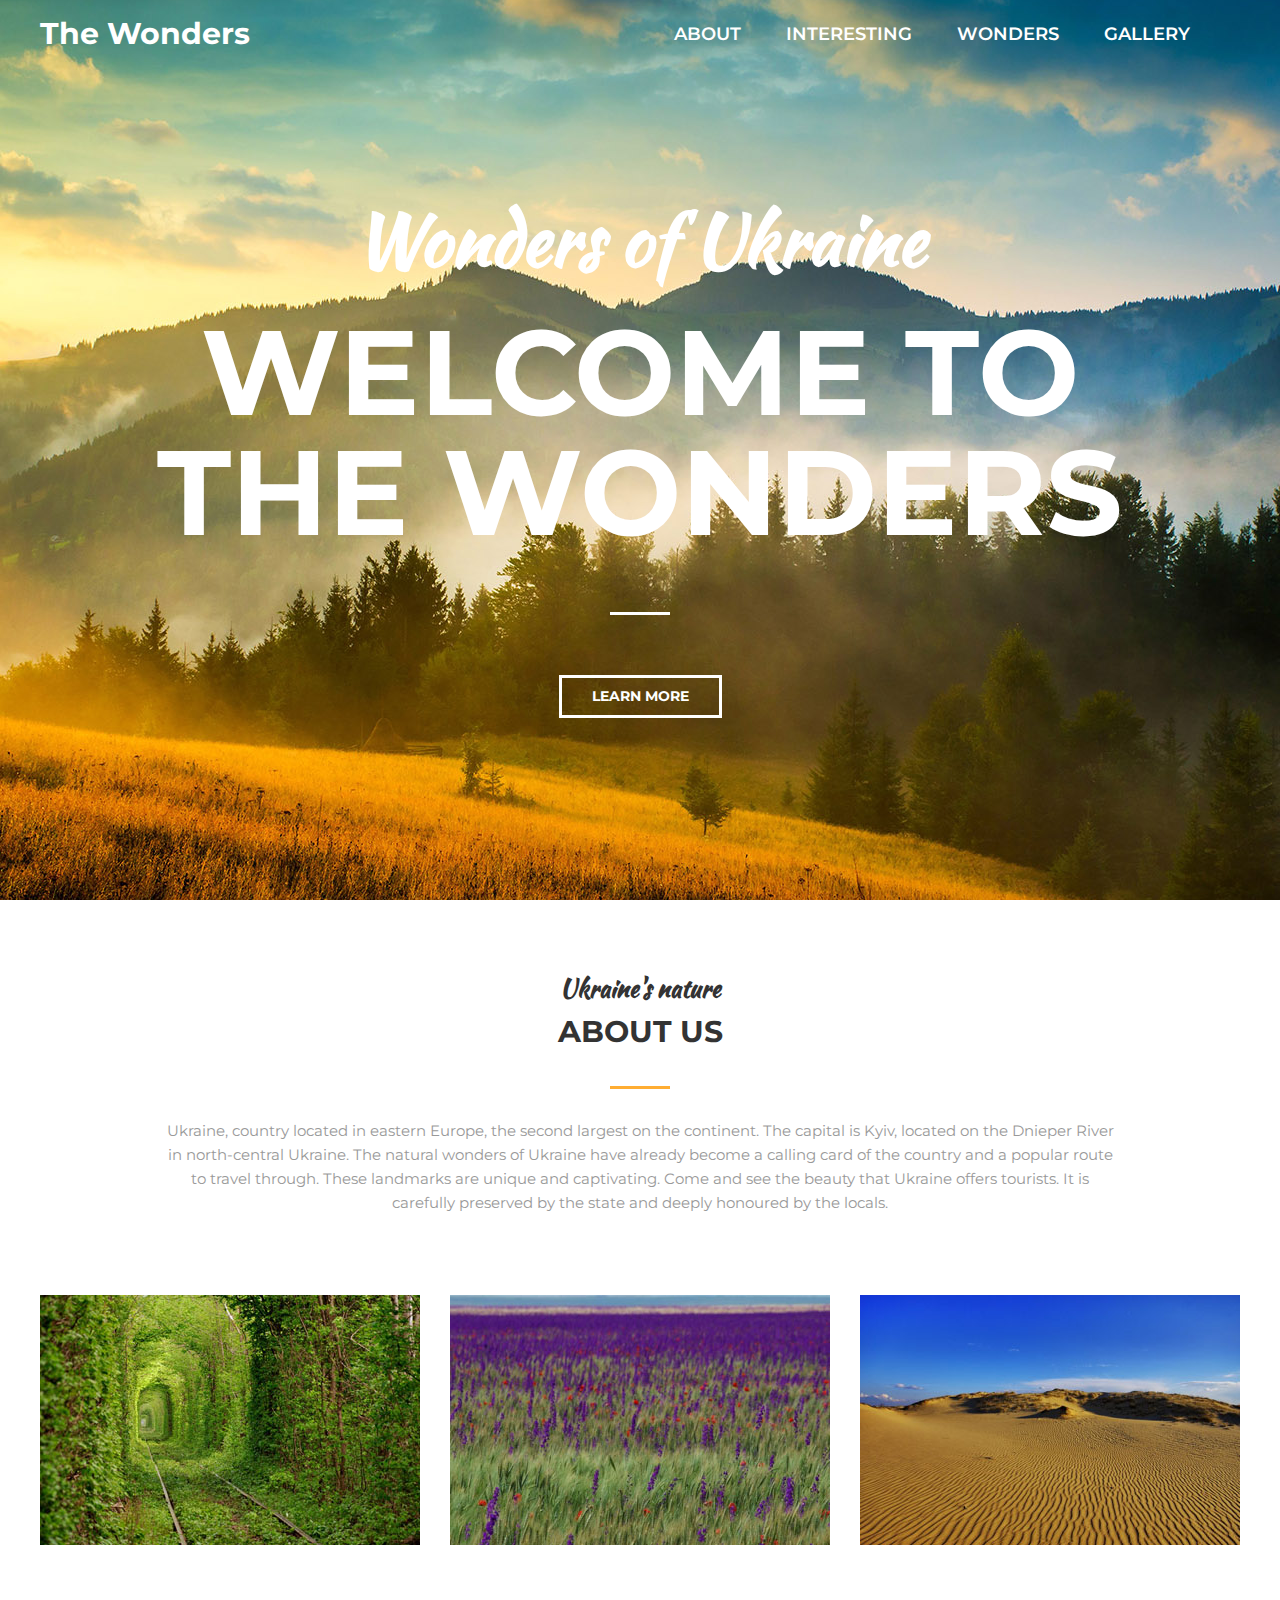
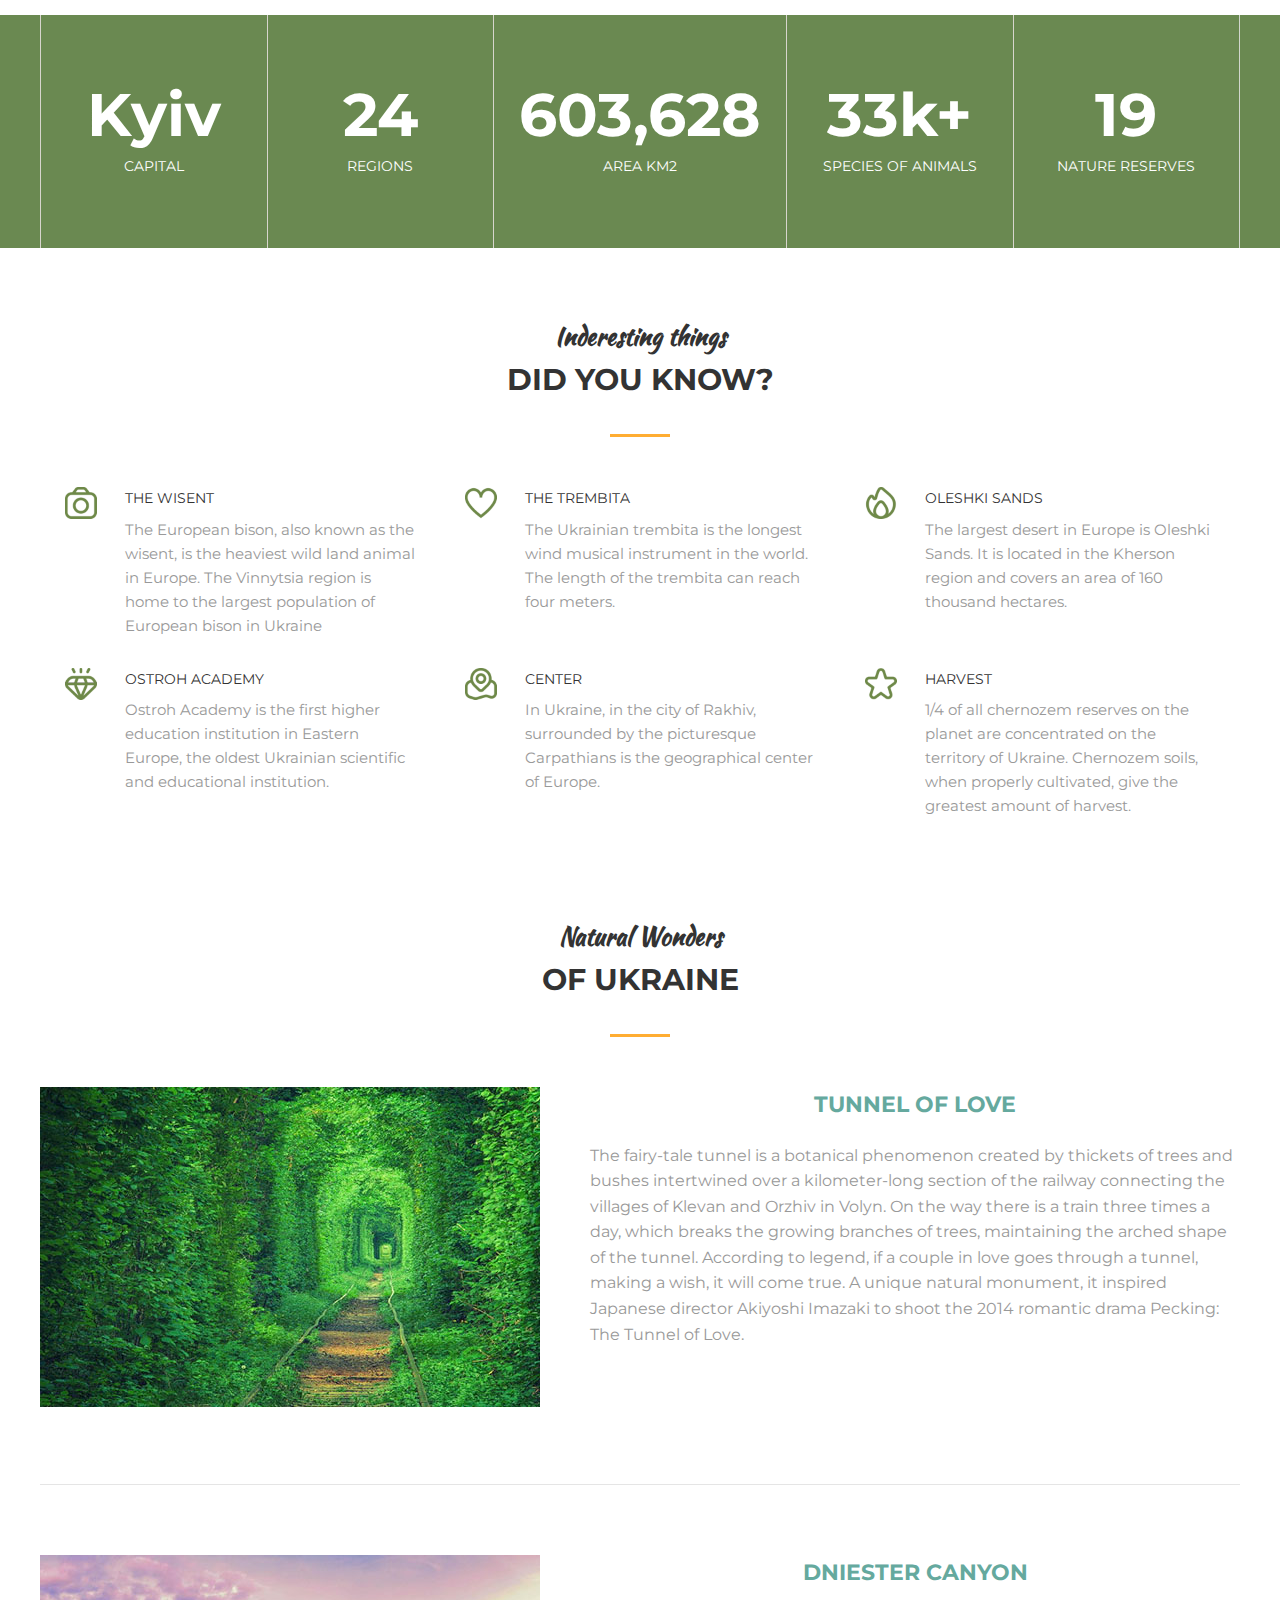
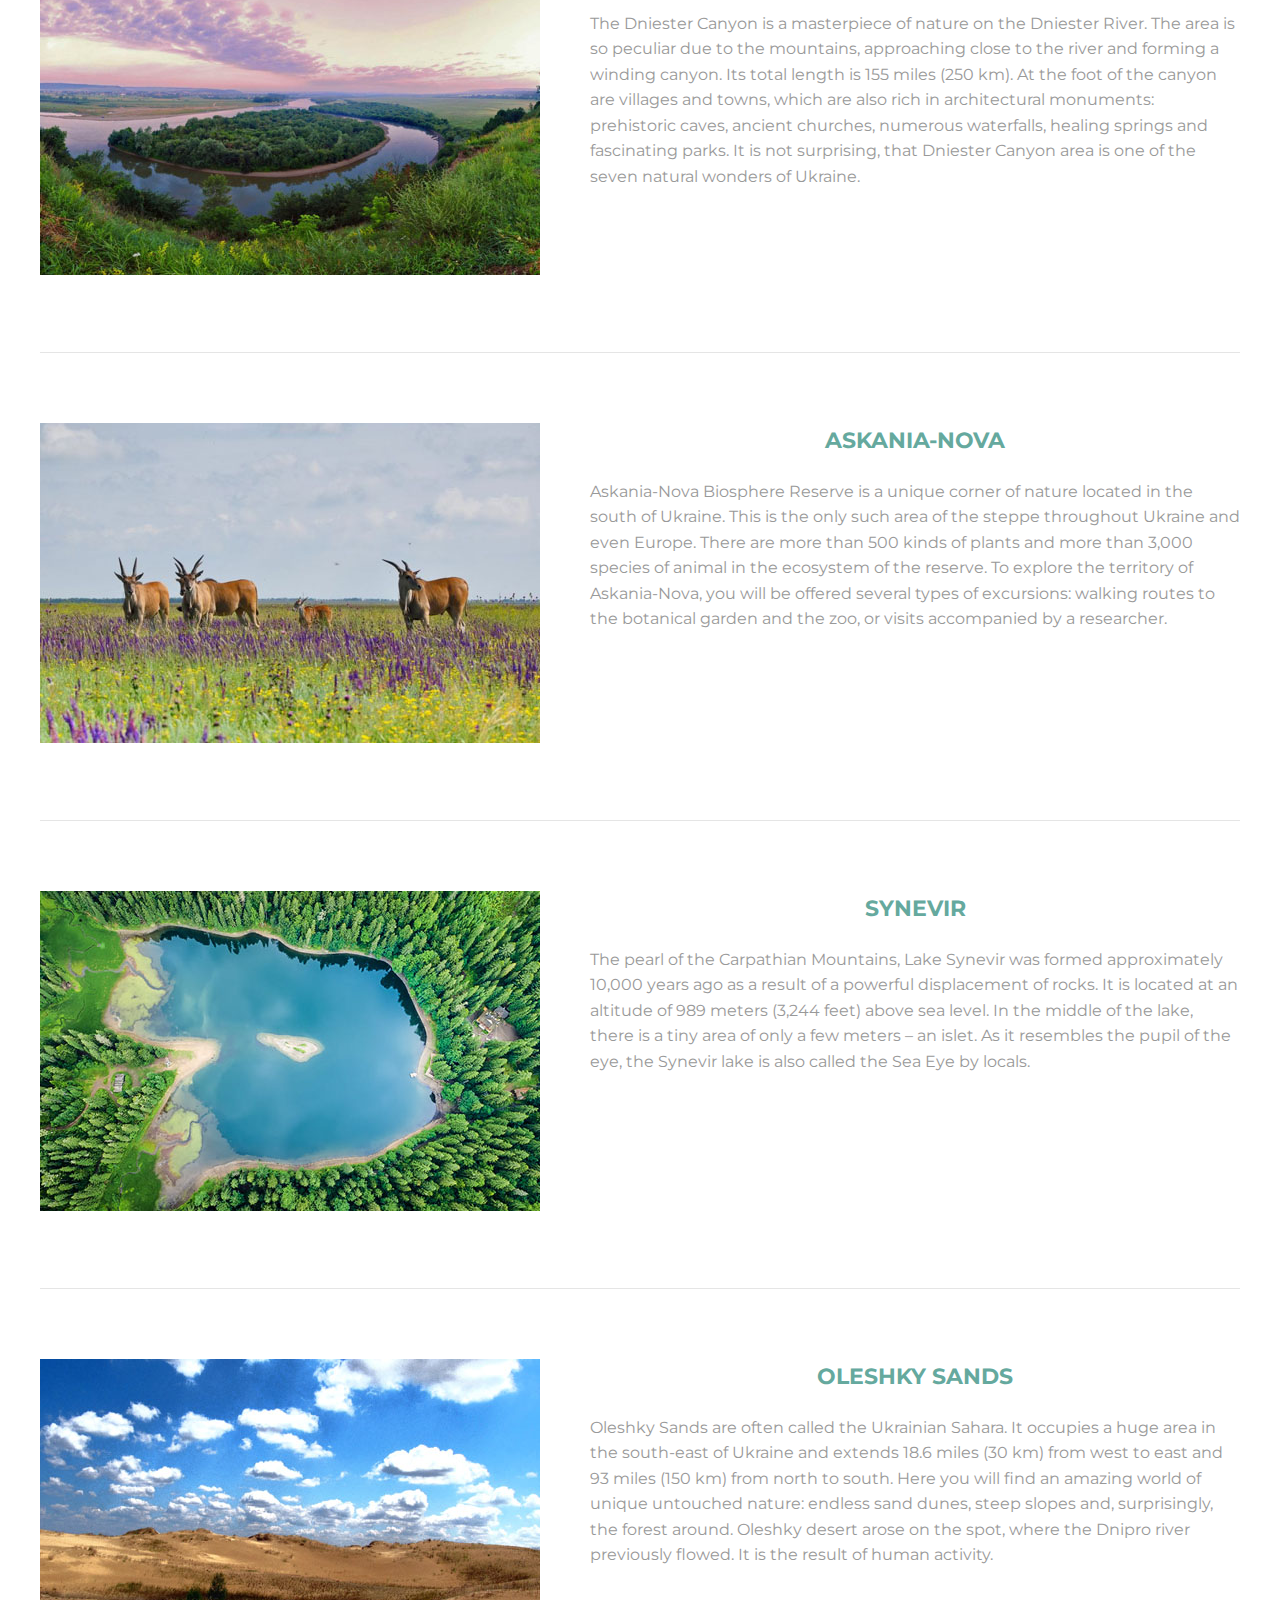
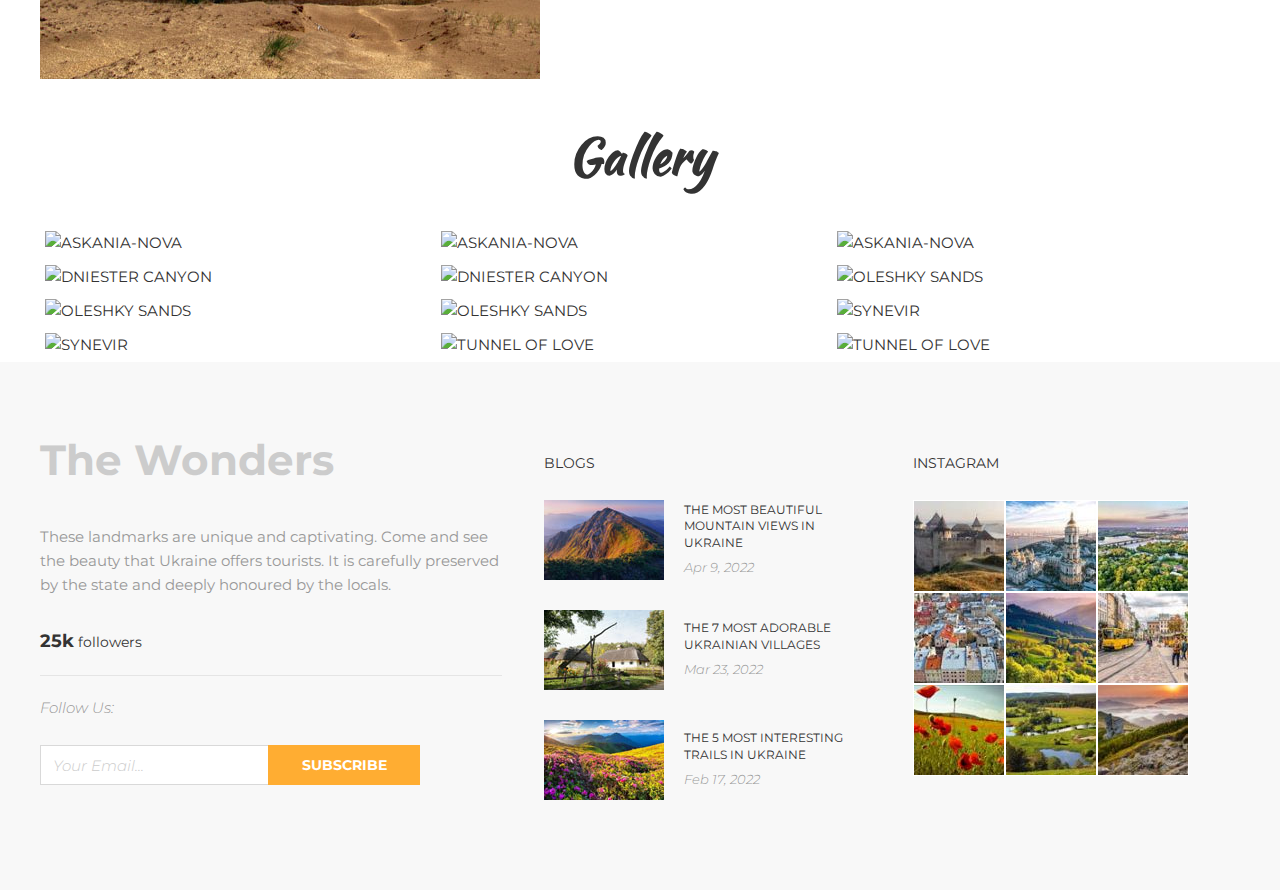
==== index.html @ f69a7403 "Add files via upload" ====
<!DOCTYPE html>
<html lang="en">
<head>
    <meta charset="UTF-8">
    <meta name="viewport" content="width=device-width, initial-scale=1">
    <meta http-equiv="X-UA-Compatible" content="IE=edge">
    <meta name="viewport" content="width=device-width, initial-scale=1.0">
    <link rel="stylesheet" href="assets/css/style.css">
    <link href="https://fonts.googleapis.com/css2?family=Kaushan+Script&family=Montserrat:wght@400;700&display=swap" rel="stylesheet">
    <script src="https://kit.fontawesome.com/1f1601d558.js" crossorigin="anonymous"></script>
    <title>Wonders of Ukraine</title>
</head>
<body>
    <header class="header" id="header">
        <div class="container">
            <div class="header__inner">
                <div class="header_logo" data-scroll="#intro">The Wonders</div>

                <nav class="nav" id="nav">
                    <a class="nav_link" href="#" data-scroll="#about">About</a>
                    <a class="nav_link" href="#" data-scroll="#interesting">Interesting</a>
                    <a class="nav_link" href="#" data-scroll="#wonders">Wonders</a>
                    <a class="nav_link" href="#" data-scroll="#gallery">Gallery</a>
                </nav>

                <button class="nav-toggle" id="nav_toggle" type="button">
                    <span class="nav-toggle_item">Menu</span>
                </button>

            </div>
        </div>
    </header>

    <div class="intro" id="intro">
        <div class="container">
            <div class="intro_inner">
                <h2 class="intro_suptitle">Wonders of Ukraine</h2>
                <h1 class="intro_title">Welcome to The Wonders</h1>

                <a class="button" href="#">Learn More</a>
            </div>
        </div>
    </div>


    <section class="section" id="about">
    <div class="container">
        <div class="section_header">
            <h3 class="section_subtitle">Ukraine's nature</h3>
            <h2 class="section_title">About us</h2>
            <div class="section_text">
                <p>Ukraine, country located in eastern Europe, the second largest on the continent. The capital is Kyiv, located on the Dnieper River in north-central Ukraine. The natural wonders of Ukraine have already become a calling card of the country and a popular route to travel through. These landmarks are unique and captivating. Come and see the beauty that Ukraine offers tourists. It is carefully preserved by the state and deeply honoured by the locals.</p>
            </div>
        </div>

        <div class="about">
            <div class="about_item">
                <div class="about_img">
                        <img src="assets/images/About1.jpg" alt="">
                        <div class="about_text">Tunnel of love</div>
                </div>
            </div>
            <div class="about_item">
                <div class="about_img">
                    <img src="assets/images/About2.jpg" alt="">
                    <div class="about_text">Askania-Nova</div>
                </div>
            </div>
            <div class="about_item">
                <div class="about_img">
                    <img src="assets/images/About3.jpg" alt="">
                    <div class="about_text">Oleshki Sands</div>
                </div>
            </div>
        </div>
    </div> <!-- /.container -->
    </section>

    <div class="statistics">
        <div class="container">

            <div class="stat">
                <div class="stat_item">
                    <div class="stat_num">Kyiv</div>
                    <div class="stat_text">Capital</div>
                </div>
                <div class="stat_item">
                    <div class="stat_num">24</div>
                    <div class="stat_text">Regions</div>
                </div>
                <div class="stat_item">
                    <div class="stat_num">603,628</div>
                    <div class="stat_text">Area km2</div>
                </div>
                <div class="stat_item">
                    <div class="stat_num">33k+</div>
                    <div class="stat_text">Species of animals</div>
                </div>
                <div class="stat_item">
                    <div class="stat_num">19</div>
                    <div class="stat_text">Nature reserves</div>
                </div>
            </div>

        </div>
    </div>



    <section class="section" id="interesting">
        <div class="container">

            <div class="section_header">
                <h3 class="section_subtitle">Inderesting things</h3>
                <h2 class="section_title">Did you know?</h2>
            </div>

            <div class="interest">
                <div class="interest_item">
                    <img class="interest_icon" src="assets/images/interesting/camera.png" alt="">

                    <div class="interest_title">the wisent</div>
                    <div class="interest_text">The European bison, also known as the wisent, is the heaviest wild land animal in Europe. The Vinnytsia region is home to the largest population of European bison in Ukraine</div>
                </div>
                <div class="interest_item">
                    <img class="interest_icon" src="assets/images/interesting/heart.png" alt="">

                    <div class="interest_title">The trembita</div>
                    <div class="interest_text">The Ukrainian trembita is the longest wind musical instrument in the world. The length of the trembita can reach four meters.</div>
                </div>
                <div class="interest_item">
                    <img class="interest_icon" src="assets/images/interesting/fire.png" alt="">

                    <div class="interest_title">Oleshki Sands</div>
                    <div class="interest_text">The largest desert in Europe is Oleshki Sands. It is located in the Kherson region and covers an area of 160 thousand hectares.</div>
                </div>
                <div class="interest_item">
                    <img class="interest_icon" src="assets/images/interesting/diamond.png" alt="">

                    <div class="interest_title">Ostroh Academy</div>
                    <div class="interest_text">Ostroh Academy is the first higher education institution in Eastern Europe, the oldest Ukrainian scientific and educational institution.</div>
                </div>
                <div class="interest_item">
                    <img class="interest_icon" src="assets/images/interesting/map.png" alt="">

                    <div class="interest_title">Center</div>
                    <div class="interest_text">In Ukraine, in the city of Rakhiv, surrounded by the picturesque Carpathians is the geographical center of Europe.</div>
                </div>
                <div class="interest_item">
                    <img class="interest_icon" src="assets/images/interesting/star.png" alt="">

                    <div class="interest_title">harvest</div>
                    <div class="interest_text">1/4 of all chernozem reserves on the planet are concentrated on the territory of Ukraine. Chernozem soils, when properly cultivated, give the greatest amount of harvest.</div>
                </div>
            </div>
            
        </div> <!-- /.container -->
    </section>


    <section class="section" id="wonders">
        <div class="container">

            <div class="section_header">
                <h3 class="section_subtitle">Natural Wonders</h3>
                <h2 class="section_title">Of Ukraine</h2>
            </div>

            <div class="wonders" id="tunnel">
                <div class="wonders_img">
                    <img src="assets/images/wonders/won1.jpg" alt="">
                </div>
                <div class="wonders_textall">
                    <div class="wonders_title">
                        <div class="wonders_name">Tunnel of love</div> 
                    </div>
                    <div class="wonders_text">The fairy-tale tunnel is a botanical phenomenon created by thickets of trees and bushes intertwined over a kilometer-long section of the railway connecting the villages of Klevan and Orzhiv in Volyn. On the way there is a train three times a day, which breaks the growing branches of trees, maintaining the arched shape of the tunnel. According to legend, if a couple in love goes through a tunnel, making a wish, it will come true. A unique natural monument, it inspired Japanese director Akiyoshi Imazaki to shoot the 2014 romantic drama Pecking: The Tunnel of Love.</div>
                </div>
            </div>

            <hr>

            <div class="wonders" id="canyon">
                <div class="wonders_img">
                    <img src="assets/images/wonders/won2.jpg" alt="">
                </div>
                <div class="wonders_textall">
                    <div class="wonders_title">
                        <div class="wonders_name">Dniester Canyon</div>
                    </div>
                    <div class="wonders_text">The Dniester Canyon is a masterpiece of nature on the Dniester River. The area is so peculiar due to the mountains, approaching close to the river and forming a winding canyon. Its total length is 155 miles (250 km). At the foot of the canyon are villages and towns, which are also rich in architectural monuments: prehistoric caves, ancient churches, numerous waterfalls, healing springs and fascinating parks. It is not surprising, that Dniester Canyon area is one of the seven natural wonders of Ukraine.</div>
                </div>
            </div>

            <hr>

            <div class="wonders" id="ascania">
                <div class="wonders_img">
                    <img src="assets/images/wonders/won3.jpg" alt="">
                </div>
                <div class="wonders_textall">
                    <div class="wonders_title">
                        <div class="wonders_name">Askania-Nova</div>
                    </div>
                    <div class="wonders_text">Askania-Nova Biosphere Reserve is a unique corner of nature located in the south of Ukraine. This is the only such area of the steppe throughout Ukraine and even Europe. There are more than 500 kinds of plants and more than 3,000 species of animal in the ecosystem of the reserve. To explore the territory of Askania-Nova, you will be offered several types of excursions: walking routes to the botanical garden and the zoo, or visits accompanied by a researcher.</div>
                </div>
            </div>

            <hr>

            <div class="wonders" id="synevir">
                <div class="wonders_img">
                    <img src="assets/images/wonders/won4.jpg" alt="">
                </div>
                <div class="wonders_textall">
                    <div class="wonders_title">
                        <div class="wonders_name">Synevir</div>
                    </div>
                    <div class="wonders_text">The pearl of the Carpathian Mountains, Lake Synevir was formed approximately 10,000 years ago as a result of a powerful displacement of rocks. It is located at an altitude of 989 meters (3,244 feet) above sea level. In the middle of the lake, there is a tiny area of only a few meters – an islet. As it resembles the pupil of the eye, the Synevir lake is also called the Sea Eye by locals.</div>
                </div>
            </div>

            <hr>

            <div class="wonders" id="oleshky">
                <div class="wonders_img">
                    <img src="assets/images/wonders/won5.jpg" alt="">
                </div>
                <div class="wonders_textall">
                    <div class="wonders_title">
                        <div class="wonders_name">Oleshky Sands</div>
                    </div>
                    <div class="wonders_text">Oleshky Sands are often called the Ukrainian Sahara. It occupies a huge area in the south-east of Ukraine and extends 18.6 miles (30 km) from west to east and 93 miles (150 km) from north to south. Here you will find an amazing world of unique untouched nature: endless sand dunes, steep slopes and, surprisingly, the forest around. Oleshky desert arose on the spot, where the Dnipro river previously flowed. It is the result of human activity.</div>
                </div>
            </div>

        </div> <!-- /.container -->
    </section>

    <section class="section" id="gallery">
        <div class="container">
            <h3 class="gallery_title">Gallery</h3>
            <div class="gallery_images">
                <img src="../Project1/assets/images/gallery/ASKANIA1.jpg" alt="ASKANIA-NOVA" data-scroll="#ascania">
                <img src="../Project1/assets/images/gallery/ASKANIA2.jpg" alt="ASKANIA-NOVA" data-scroll="#ascania">
                <img src="../Project1/assets/images/gallery/ASKANIA3.jpg" alt="ASKANIA-NOVA" data-scroll="#ascania">
                <img src="../Project1/assets/images/gallery/CANYON1.jpg" alt="DNIESTER CANYON" data-scroll="#canyon">
                <img src="../Project1/assets/images/gallery/CANYON2.jpg" alt="DNIESTER CANYON" data-scroll="#canyon">
                <img src="../Project1/assets/images/gallery/OLESHKY1.jpg" alt="OLESHKY SANDS" data-scroll="#oleshky">
                <img src="../Project1/assets/images/gallery/OLESHKY2.jpg" alt="OLESHKY SANDS" data-scroll="#oleshky">
                <img src="../Project1/assets/images/gallery/OLESHKY3.jpg" alt="OLESHKY SANDS" data-scroll="#oleshky">
                <img src="../Project1/assets/images/gallery/SYNEVIR1.jpg" alt="SYNEVIR" data-scroll="#synevir">
                <img src="../Project1/assets/images/gallery/SYNEVIR2.jpg" alt="SYNEVIR" data-scroll="#synevir">
                <img src="../Project1/assets/images/gallery/TUNNEL1.jpg" alt="TUNNEL OF LOVE" data-scroll="#tunnel">
                <img src="../Project1/assets/images/gallery/TUNNEL2.jpg" alt="TUNNEL OF LOVE" data-scroll="#tunnel">
            </div>
        </div>
    </section>





    <footer class="footer">
        <div class="container">
            
            <div class="footer_inner">
                <div class="footer_col footer_col-1">
                    <div class="footer_logo">The Wonders</div>
                    <div class="footer_text">These landmarks are unique and captivating. Come and see the beauty that Ukraine offers tourists. It is carefully preserved by the state and deeply honoured by the locals.</div>
                    <div class="footer_social">
                        <div class="footer_social_header">
                            <b>25k</b> followers
                        </div>
                        <div class="footer_social_content">
                            Follow Us:
                            <a href="#" target="_blank">
                                <i class="fab fa-facebook"></i>
                            </a>
                            <a href="#" target="_blank">
                                <i class="fab fa-twitter"></i>
                            </a>
                            <a href="#" target="_blank">
                                <i class="fab fa-instagram"></i>
                            </a>
                            <a href="#" target="_blank">
                                <i class="fab fa-google"></i>
                            </a>
                            <a href="#" target="_blank">
                                <i class="fab fa-youtube"></i>
                            </a>
                        </div>
                    </div>

                    <form class="subscribe" action="/" method="post">
                        <input class="subscribe_input" type="email" name="name" placeholder="Your Email...">
                        <button class="subscribe_button" type="submit">Subscribe</button>
                    </form> 
                </div>  <!-- /.footer_col-->

                <div class="footer_col footer_col-2">
                    <div class="footer_title">Blogs</div>
                    <div class="blogs">

                        <div class="blogs_item">
                            <img class="blogs_img" src="assets/images/blogs/blogs1.jpg" alt="">
                            <div class="blogs_content">
                                <a class="blogs_title" href="#">The most beautiful mountain views in Ukraine</a>
                                <div class="blogs_date">Apr 9, 2022</div>
                            </div>
                        </div>

                        <div class="blogs_item">
                            <img class="blogs_img" src="assets/images/blogs/blogs2.jpg" alt="">
                            <div class="blogs_content">
                                <a class="blogs_title" href="#">The 7 most adorable Ukrainian villages</a>
                                <div class="blogs_date">Mar 23, 2022</div>
                            </div>
                        </div>

                        <div class="blogs_item">
                            <img class="blogs_img" src="assets/images/blogs/blogs3.jpg" alt="">
                            <div class="blogs_content">
                                <a class="blogs_title" href="#">The 5 most interesting trails in Ukraine</a>
                                <div class="blogs_date">Feb 17, 2022</div>
                            </div>
                        </div>

                    </div> <!-- /.blogs-->
                </div>


                <div class="footer_col footer_col-3">
                    <div class="footer_title">Instagram</div>
                    
                    <div class="instagram">
                        <div class="instagram-3foto">
                            <a class="instagram_item" href="#" target="_blank">
                                <img src="assets/images/instagram/1.jpg" alt="">
                            </a>
                            <a class="instagram_item" href="#" target="_blank">
                                <img src="assets/images/instagram/2.jpg" alt="">
                            </a>
                            <a class="instagram_item" href="#" target="_blank">
                                <img src="assets/images/instagram/3.jpg" alt="">
                            </a>
                        </div>
                        
                        <div class="instagram-3foto">
                            <a class="instagram_item" href="#" target="_blank">
                                <img src="assets/images/instagram/4.jpg" alt="">
                            </a>
                            <a class="instagram_item" href="#" target="_blank">
                                <img src="assets/images/instagram/5.jpg" alt="">
                            </a>
                            <a class="instagram_item" href="#" target="_blank">
                                <img src="assets/images/instagram/6.jpg" alt="">
                            </a>
                        </div>
                        
                        <div class="instagram-3foto">
                            <a class="instagram_item" href="#" target="_blank">
                                <img src="assets/images/instagram/7.jpg" alt="">
                            </a>
                            <a class="instagram_item" href="#" target="_blank">
                                <img src="assets/images/instagram/8.jpg" alt="">
                            </a>
                            <a class="instagram_item" href="#" target="_blank">
                                <img src="assets/images/instagram/9.jpg" alt="">
                            </a>
                        </div>
                    </div>

                </div>    


            </div> <!-- /.footer_inner-->

        </div> <!-- /.container -->
    </footer>  



    <script src="https://ajax.googleapis.com/ajax/libs/jquery/3.6.0/jquery.min.js"></script>
    <script src="assets/js/app.js"></script>


</body>
</html>
---- assets/css/style.css ----
body {
    margin: 0;
    font-family: 'Montserrat', sans-serif;

    font-size: 15px;
    line-height: 1.6;
    color: #333;
}

*,
*:before,
*:after {
    box-sizing: border-box;
}

h1, h2, h3, h4, h5, h6 {
    margin: 0;
}

/* hr */
hr {
    display: block;
    width: 100%;
    height: 1px;
    margin: 70px 0;

    border: 0;
    background-color: #e5e5e5;
}

/* Container */
.container {
    width: 100%;
    max-width: 1230px;
    padding: 0 15px;
    margin: 0 auto;
}

/* Intro */
.intro {
    display: flex;
    flex-direction: column;
    justify-content: center;
    width: 100%;
    height: 100vh;
    min-height: 820px;
    background: url('../images/intro.jpg') center;
}

.intro_inner {
    width: 100%;
    max-width: 1050px;
    margin: 0 auto;
    text-align: center;
}

.intro_title {
    color: #fff;
    font-size: 120px;
    font-weight: 700;
    text-transform: uppercase;
    line-height: 1;
}

.intro_title:after {
    content: " ";
    display: block;
    width: 60px;
    height: 3px;
    margin: 60px auto;

    background-color: #fff;

}

.intro_suptitle {
    margin-bottom: 15px;
    color: #fff;
    font-size: 72px;
    font-family: 'Kaushan Script', cursive;
    text-align: center;

}

/* Header */
.header {
    width: 100%;
    padding: 10px 0;

    position: absolute;
    top: 0;
    left: 0;
    right: 0;
    z-index: 1000;
}

.header.fixed {
    background-color: #65a99e;
    position: fixed;
    box-shadow: 0 5px 10px rgba(0, 0, 0, 0.5);
    top: 0;
    left: 0;
    right: 0;
    transform: translate3d(0, 0, 0);
}

.header.active {
    background-color: #65a99e;
}

.header_logo {
    font-size: 30px;
    font-weight: 700;
    color: #fff;
}

.header__inner {
    display: flex;
    justify-content: space-between;
    align-items: center;
}

/* Nav */
.nav {
    font-size: 18px;
    text-transform: uppercase;
    margin-right: 30px;
}

.nav.active {
    display: block;
}

.nav_link {
    display: inline-block;
    vertical-align: top;
    margin: 0 20px;
    font-weight: 600;
    position: relative;

    color: #fff;
    text-decoration: none;
    transition: color 0.1s linear;
}

.nav_link:after {
    content: " ";
    display: block;
    width: 100%;
    height: 3px;

    background-color: #ffad32;
    opacity: 0;

    position: absolute;
    top: 100%;
    left: 0;
    z-index: 1;

    transition: opacity 0.2s linear;
}

.nav_link:hover {
    color: #ffad32;
}

.nav_link:hover:after {
    display: block;
    opacity: 1;
}

/* Nav toggle */
.nav-toggle {
    width: 30px;
    padding: 6px 0;
    display: none;

    font-size: 0;
    color: transparent;

    border: 0;
    background: none;
    cursor: pointer;

    position: absolute;
    top: 24px;
    right: 24px;
    z-index: 1;
}

.nav-toggle:focus {
    outline: 0;
}

.nav-toggle_item {
    display: block;
    width: 100%;
    height: 3px;
    background-color: #fff;

    position: absolute;
    top: 0;
    right: 0;
    bottom: 0;
    left: 0;
    margin: auto;

    transition: background 0.2s linear;
}

.nav-toggle.active .nav-toggle_item {
    background: none;
}

.nav-toggle_item::before,
.nav-toggle_item::after {
    content: " ";
    width: 100%;
    height: 3px;
    background-color: #fff;

    position: absolute;
    left: 0;
    z-index: 1;

    transition: transform 0.2s linear;
}

.nav-toggle_item::before {
    top: -8px;
}

.nav-toggle_item::after {
    bottom: -8px;
}

.nav-toggle.active .nav-toggle_item::before {
    transform-origin: left top;
    transform: rotate(45deg) translateY(-3px);
}

.nav-toggle.active .nav-toggle_item::after {
    transform-origin: left bottom;
    transform: rotate(-45deg) translateY(3px);
}

/* Button */
.button {
    display: inline-block;
    vertical-align: top;
    padding: 7px 30px;

    border: 3px solid #fff;

    font-size: 14px;
    font-weight: 700;
    color: #fff;
    text-transform: uppercase;
    text-decoration: none;

    transition: background 0.2s linear, color 0.2s linear;
}

.button:hover {
    background-color: #fff;
    color: #333;
}

/* Section */
.section_header {
    width: 100%;
    max-width: 950px;
    margin: 0 auto 50px;
    text-align: center;
}

.section_subtitle {
    font-family: 'Kaushan Script', cursive;
    font-size: 24px;
    color: #333;
}

.section_title {
    font-size: 30px;
    font-weight: 700;
    color: #333;
    text-transform: uppercase;
}

.section_title:after {
    content: "";
    display: block;
    width: 60px;
    height: 3px;
    margin: 30px auto;
    background-color: #ffad32;
}

.section_text {
    font-size: 15px;
    color: #999;
}

/* About */
.about {
    margin: 80px -15px 0;
    display: flex;
    flex-wrap: wrap;
    justify-content: space-between;
}

.about_item {
    width: 33.33333%;
    padding: 0 15px;
    margin-bottom: 70px;
}

.about_item:hover .about_img {
    transform: translate3d(-10px, -10px, 0);
}

.about_item:hover .about_img img {
    opacity: 0.1;
}

.about_item:hover .about_text {
    opacity: 1;
}

.about_img {
    background: linear-gradient(to bottom, #6c9ecb, #ddc775);
    transition: transform 0.2s linear;
}

.about_img img {
    display: block;
    max-width: 100%;
    height: auto;
    transition: opacity 0.1s linear;
}

.about_text {
    width: 100%;
    font-size: 18px;
    color: #fff;
    text-transform: uppercase;
    font-weight: 700;
    text-align: center;
    opacity: 0;

    position: absolute;
    top: 50%;
    left: 0;
    z-index: 2;
    transform: translate3d(0, -50%, 0);
    transition: opacity 0.1s linear;
}

/* Statistics */
.statistics {
    background-color: #6a8951;
}

.stat {
    display: flex;
    flex-wrap: wrap;
}

.stat_item {
    flex: 1 1 0;
    padding: 70px 25px;

    border-left: 1px solid #d7d5cd;
    text-align: center;
    color: #fff;
}

.stat_item:last-child {
    border-right: 1px solid #d1d7cd;
}

.stat_num {
    margin-bottom: 10px;
    font-size: 60px;
    font-weight: 700;
    line-height: 1;
}

.stat_text {
    font-size: 14px;
    text-transform: uppercase;
}

/* Interesting */
.interest {
    display: flex;
    flex-wrap: wrap;
}

.interest_item {
    width: 33.3333%;
    padding: 0 25px 30px 85px;

    position: relative;

}

.interest_icon {
    position: absolute;
    top: 0;
    left: 25px;
    z-index: 1;
}

.section_subtitle {
    margin-top: 70px;
}

.interest_title {
    margin-bottom: 8px;

    font-size: 14px;
    color: #333;
    text-transform: uppercase;
}

.interest_text {
    font-size: 15px;
    color: #999;
}

/* Wonders */
.wonders {
    display: flex;
}

.wonders_textall {
    padding-left: 50px;
}

.wonders_title {
    font-size: 18px;
    margin-bottom: 20px;
    text-align: center;
    color: #333;
    text-transform: uppercase;
}

.wonders_name {
    color: #65a99e;
    font-size: 22px;
    font-weight: 700;
}

.wonders_text {
    font-size: 16px;
    color: #999;
}

/* Gallery */
.gallery_title {
    font-family: 'Kaushan Script', cursive;
    font-size: 50px;
    margin: 30px 0;
    text-align: center;
}

.gallery_images {
    display: flex;
    flex-wrap: wrap;
}

.gallery_images img {
    width: 33%;
    padding: 5px;
}

.gallery_images img:hover {
    opacity: 0.5;
}


/* Footer */
.footer {
    padding-top: 65px;

    background-color: #f8f8f8;
}

.footer_inner {
    display: flex;
    flex-wrap: wrap;
    justify-content: space-between;
    padding-bottom: 60px;
    margin: 0 -15px;
}

.footer_col {
    padding: 0 15px;
}

.footer_col-1 {
    width: 40%;
}

.footer_col-2 {
    width: 29%;
}

.footer_col-3 {
    width: 29%;
}

.footer_logo {
    margin-bottom: 30px;

    font-size: 42px;
    font-weight: 700;
    color: #ccc;
}

.footer_text {
    margin-bottom: 30px;

    font-size: 15px;
    color: #999;
}

.footer_social {
    margin-bottom: 25px;
}

.footer_social_header {
    padding-bottom: 20px;

    font-size: 14px;
    color: #333;

    border-bottom: 1px solid #e5e5e5;
}

.footer_social_header b {
    font-size: 18px;
}

.footer_social_content {
    padding-top: 20px;
    font-size: 15px;
    color: #999;
    font-style: italic;
    font-weight: 300;
}

.footer_social_content a {
    display: inline-block;
    vertical-align: middle;
    margin-left: 10px;
    
    font-size: 18px;
    color: #ffad32;
}

.footer_title {
    margin: 25px 0;

    text-transform: uppercase;
    font-size: 14px;
    color: #333;
}


/* Subscribe */
.subscribe {
    width: 100%;
    max-width: 380px;
    display: flex;
}

.subscribe_input {
    width: 60%;
    height: 40px;
    font-family: 'Montserrat', sans-serif;
    padding: 12px;

    background-color: #fff;
    border: 1px solid #d9d9d9;
    border-right: 0;

    font-size: 15px;
    line-height: 1.1;
    font-style: italic;
    font-weight: 300;
    color: #333;
}
.subscribe_input::placeholder {
    color: #ccc;
}

.subscribe_input:focus {
    outline: 0;
    border-color: #ffad32;
}

.subscribe_button {
    width: 40%;
    font-family: 'Montserrat', sans-serif;
    height: 40px;
    padding: 12px 25px;

    background-color: #ffad32;
    line-height: 1.1;
    border: 0;
    cursor: pointer;
    font-weight: 700;
    font-size: 14px;
    text-transform: uppercase;
    color: #fff;

    transition: background 0.2s linear;
}

.subscribe_button:hover {
    background-color: #e69130;
}

.subscribe_button:focus {
    outline: 0;
}


/* Blogs */
.blogs_item {
    display: flex; 
    align-items: center;
    margin-bottom: 30px;   
}

.blogs_content {
    padding-left: 20px;
}

.blogs_title {
    display: block;
    margin-bottom: 5px;
    
    color: #333;
    font-size: 12px;
    line-height: 1.4;
    text-transform: uppercase;
    text-decoration: none;
}

.blogs_title:hover {
    text-decoration: underline;
}

.blogs_date {
    font-size: 13px;
    color: #999;
    font-style: italic;
    font-weight: 300;
}


/* Instagram */
.instagram-3foto {
    display: flex;
}

.instagram_item {
    flex: 0 0 0;
    border: 1px solid #fff;
}

.instagram_item img {
    display: block;
}










@media (max-width: 1230px) {
    /* Intro */
    .intro_suptitle {
        font-size: 66px;
    }

    .intro_title {
        font-size: 88px;
    }

}

@media (max-width: 990px) {
    /* Intro */
    .header_logo {
        font-size: 24px;
    }

    .intro_suptitle {
        font-size: 56px;
    }

    .intro_title {
        font-size: 78px;
    }

    /* Nav */
    .nav {
        font-size: 15px;
    }

    .nav_link {
        margin: 0 11px;
    }

    /* Stat */
    .stat {
        justify-content: center;
    }

    .stat_item {
        flex: none;
        width: 33.33333%;
        border: 0;
        padding: 50px 11px;
    }

    .stat_item:last-child {
        border-right: 0;
    }

    /* Interest */
    .interest_item {
        width: 50%;
        padding: 0 25px 40px 85px;
    }

    /* Wonders */
    .wonders {
        align-items: center;
    }
    .wonders_img img {
    max-width: 400px; 
    margin-top: 50px;
    }

    .wonders_textall {
        padding-left: 25px;
    }

    /* Footer */
    .footer_col-1 {
        width: 100%;
    }

    .footer_col-2,
    .footer_col-3 {
        width: 50%;
    }

}

@media (max-width: 770px) {
   /* Header */
    .header {
        padding: 10px 0;
    }
   
    /* Nav */
    .nav {
        display: none;

        width: 100%;
        position: absolute;
        top: 100%;
        left: 0;
        background-color: #65a99e;
    }

    .nav_link {
        display: block;
        margin: 0;
        padding: 8px 20px;
    }

    .nav-toggle {
        display: block;
    }

    /* Section */
    .section {
        padding: 40px 0;
    }

    /* About */
    .about {
        justify-content: center;
        margin-top: 50px;
    }

    .about_item {
        width: 100%;
        max-width: 410px;
        margin-bottom: 30px;
    }

    .about_item:last-child {
        margin-bottom: 0;
    }

    /* Stat */
    .stat_num {
        font-size: 47px;
    }

    .stat_item {
        padding: 33px 11px;
    }

    /* Wonders */
    .wonders {
        flex-wrap: wrap-reverse;
        justify-content: center;
    }

    .wonders_img{
        margin-top: -30px;
    }

    .wonders_img img {
        max-width: 500px; 
    } 

    .wonders_textall {
        margin-top: 15px;
    }

    hr {
        margin: 20px 0;
    }
}

@media (max-width: 650px) {
    /* Intro */
    .intro {
        min-height: 650px;
    }

    .intro_suptitle {
        font-size: 40px;
    }

    .intro_title {
        font-size: 50px;
    }

    /* Section */
    .section_subtitle {
        font-size: 17px;
    }

    .section_title {
        font-size: 24px;
    }

    .section_title:after {
        margin: 20px auto;
    }

    .section_header {
        margin-bottom: 30px;
    }

    /* Stat */
    .stat_item {
        width: 100%;
        border-bottom: 1px solid #d7d5cd;
    }

    .stat_item:last-child {
        border-bottom: 0;
    }

    /* Interest */
    .interest_item {
        width: 100%;
        padding: 0 0 40px 55px;
    }
    .interest_icon {
        left: 0;
    }

    /* Wonders */
    .section {
        padding: 5px 0;
    }

    /* Footer */
    .footer_col-2,
    .footer_col-3 {
        width: 100%;
    }

    /* Subscribe */
    .subscribe {
        flex-wrap: wrap;
        max-width: none;
    }

    .subscribe_input {
        width: 100%;
        border-right: 1px solid #d9d9d9;
        margin-bottom: 15px;
    }

    .subscribe_button {
        width: 100%;
    }
}
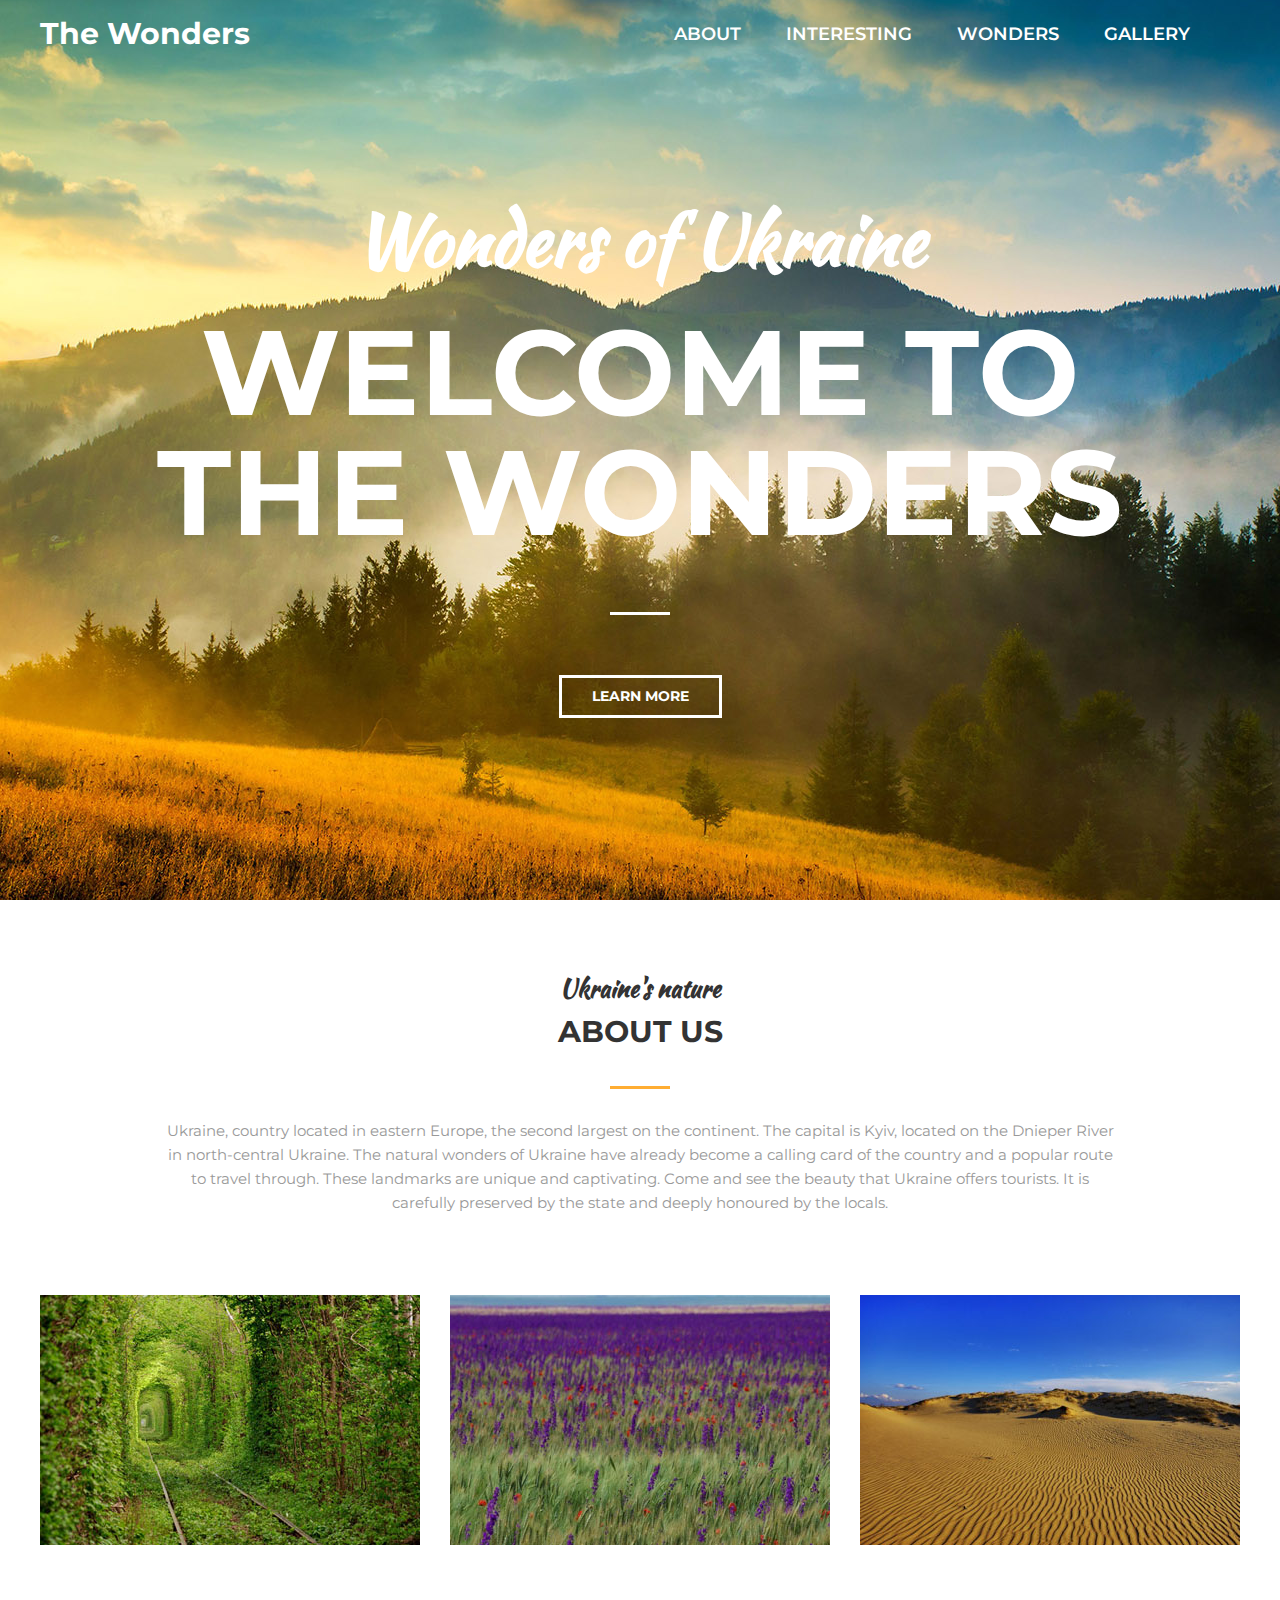
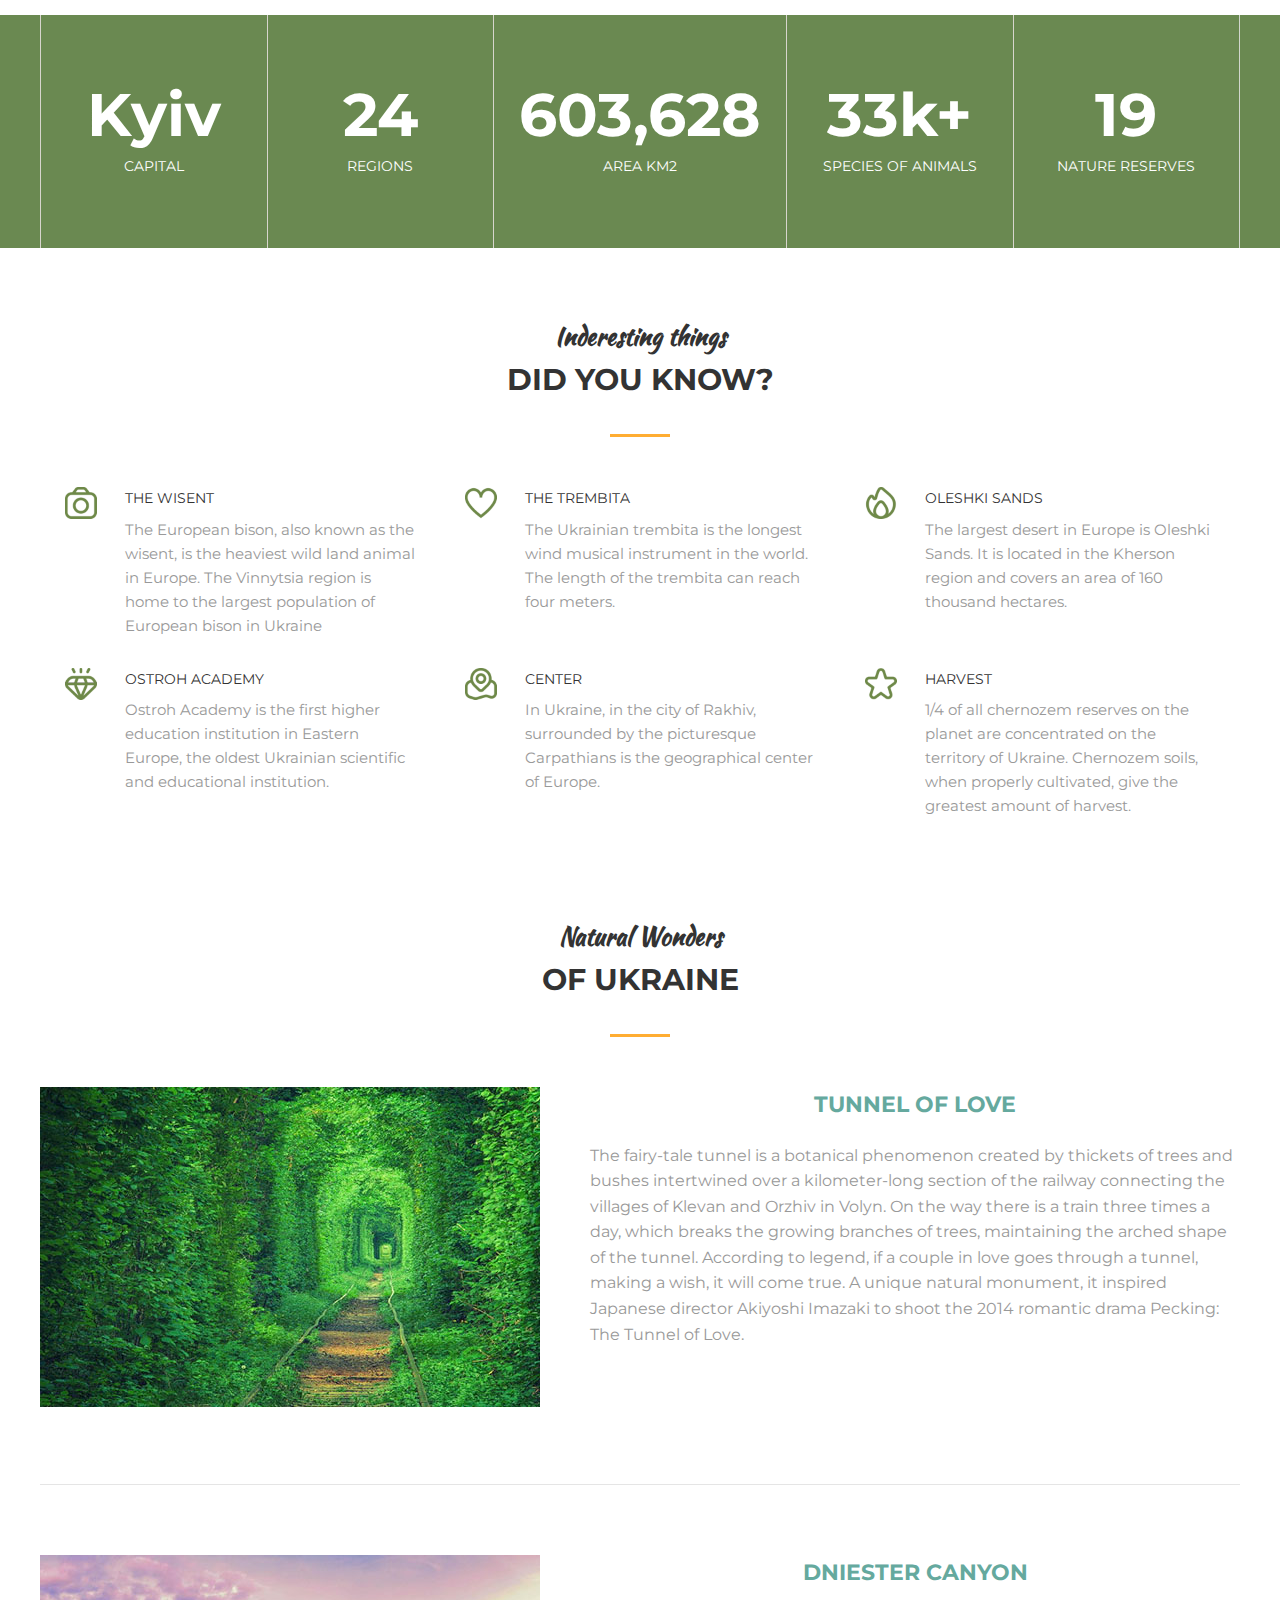
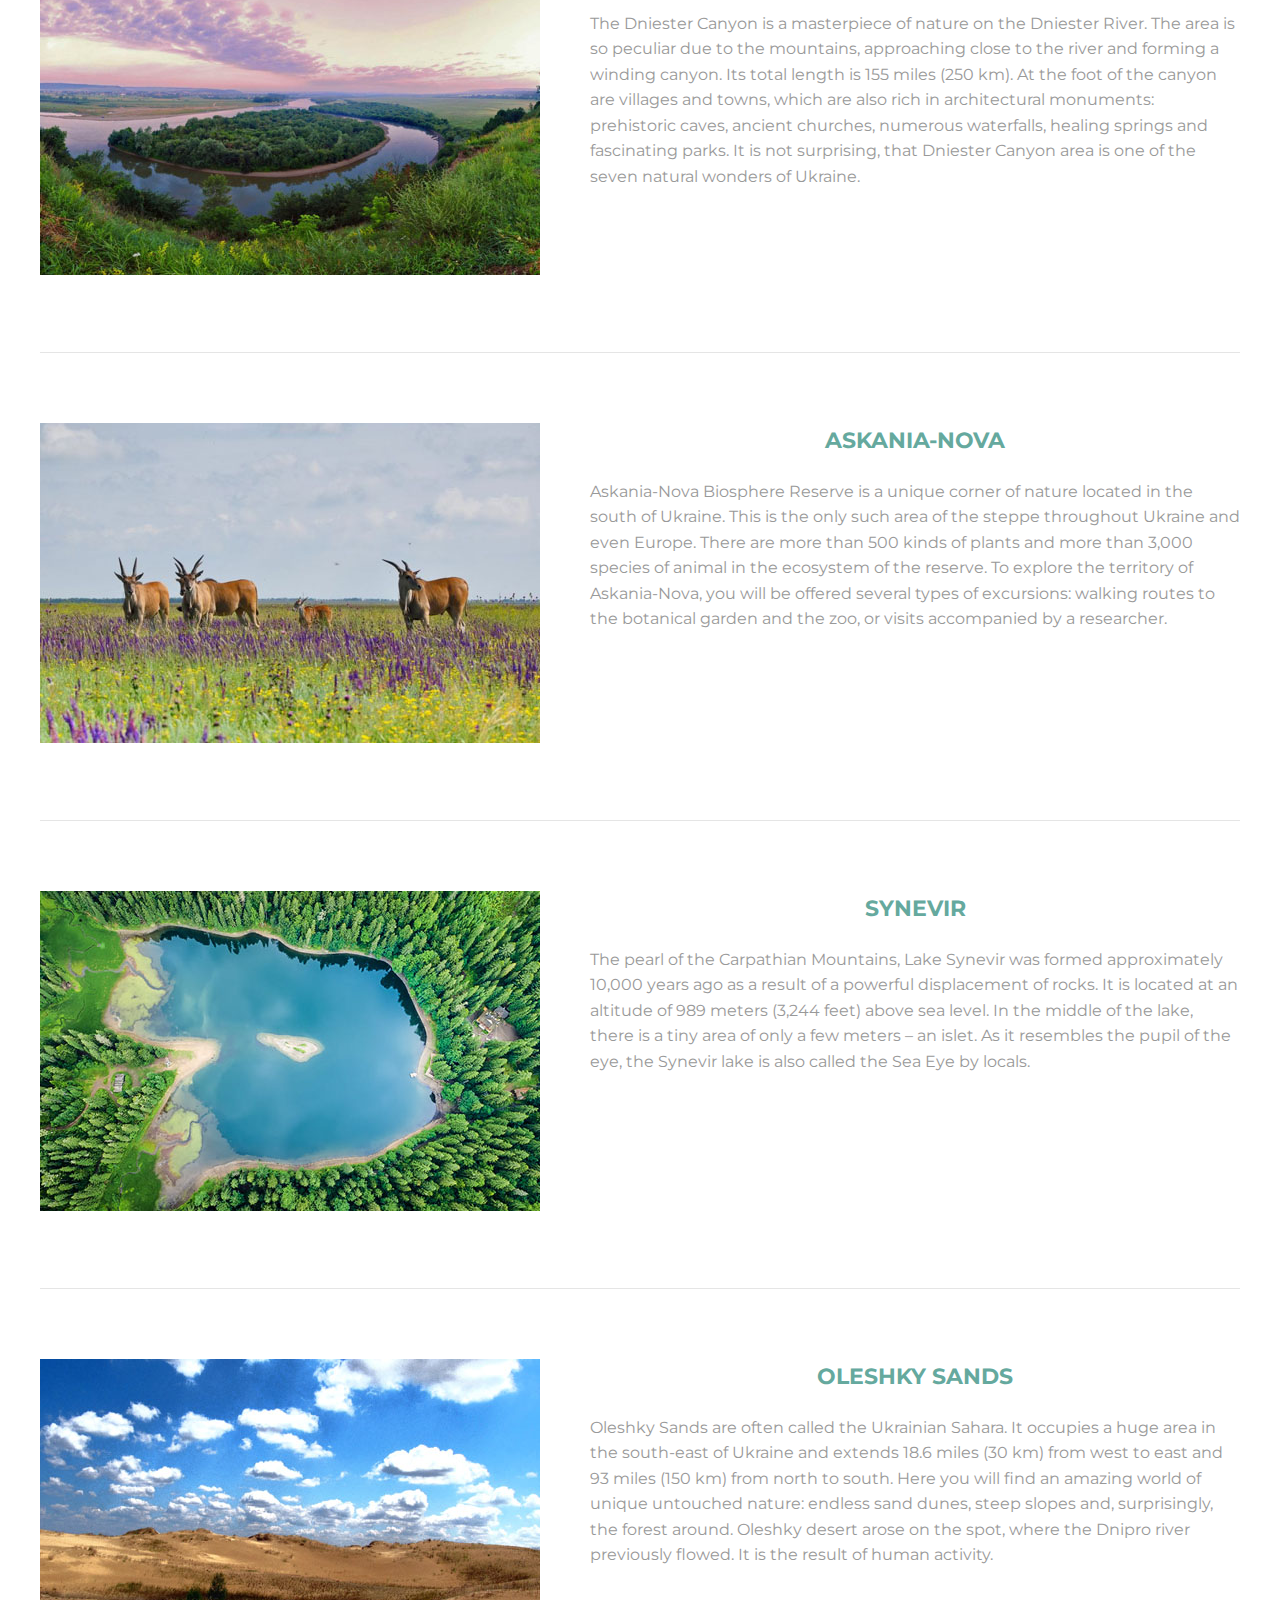
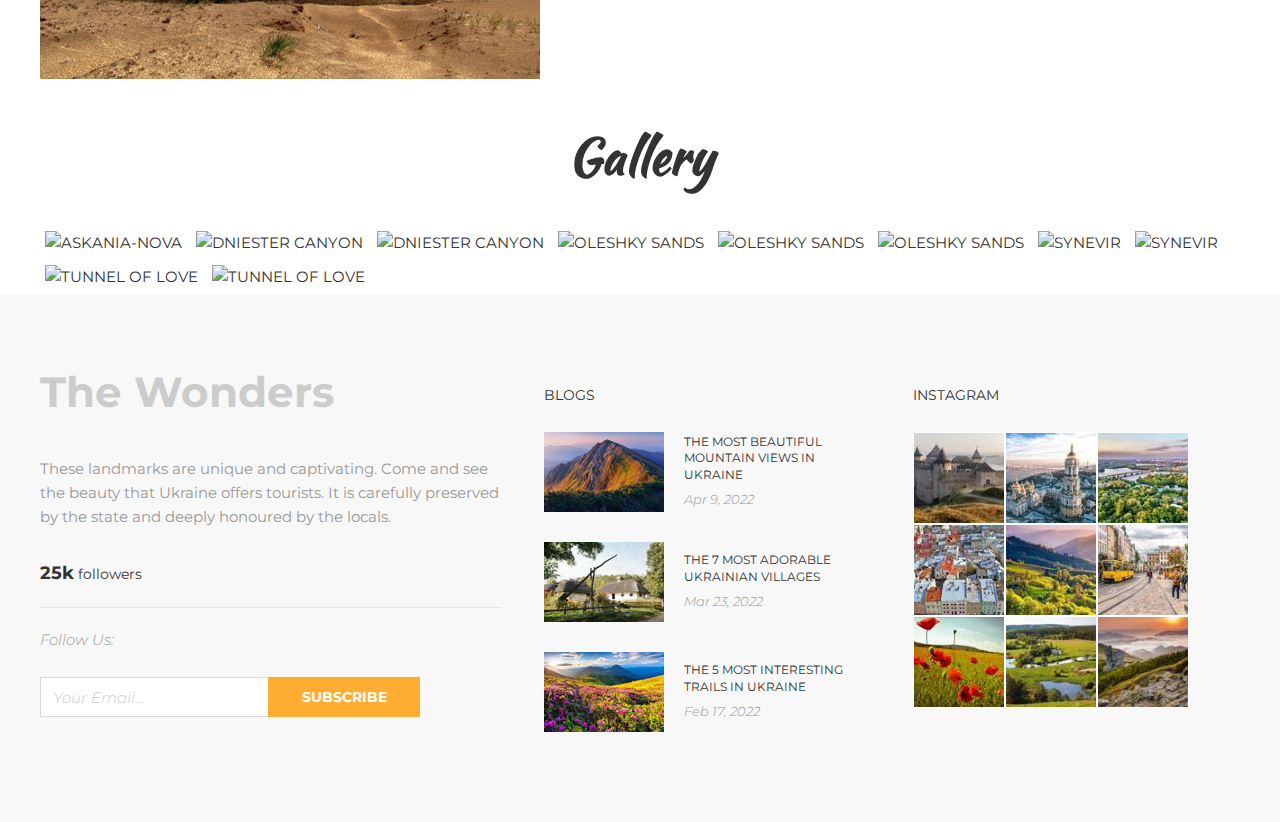
==== commit 7410baf8: "Update index.html" ====
--- a/index.html
+++ b/index.html
@@ -241,9 +241,9 @@
         <div class="container">
             <h3 class="gallery_title">Gallery</h3>
             <div class="gallery_images">
-                <img src="../Project1/assets/images/gallery/ASKANIA1.jpg" alt="ASKANIA-NOVA" data-scroll="#ascania">
-                <img src="../Project1/assets/images/gallery/ASKANIA2.jpg" alt="ASKANIA-NOVA" data-scroll="#ascania">
-                <img src="../Project1/assets/images/gallery/ASKANIA3.jpg" alt="ASKANIA-NOVA" data-scroll="#ascania">
+                <url src="https://raw.githubusercontent.com/IreneAleks/Wonders-of-Ukraine/main/assets/images/gallery/ASKANIA1.jpg" alt="ASKANIA-NOVA" data-scroll="#ascania">
+                <img src="/main/assets/images/gallery/ASKANIA2.jpg" alt="ASKANIA-NOVA" data-scroll="#ascania">
+                <url src="/assets/images/gallery/ASKANIA3.jpg" alt="ASKANIA-NOVA" data-scroll="#ascania">
                 <img src="../Project1/assets/images/gallery/CANYON1.jpg" alt="DNIESTER CANYON" data-scroll="#canyon">
                 <img src="../Project1/assets/images/gallery/CANYON2.jpg" alt="DNIESTER CANYON" data-scroll="#canyon">
                 <img src="../Project1/assets/images/gallery/OLESHKY1.jpg" alt="OLESHKY SANDS" data-scroll="#oleshky">
@@ -386,4 +386,4 @@
 
 
 </body>
-</html>+</html>
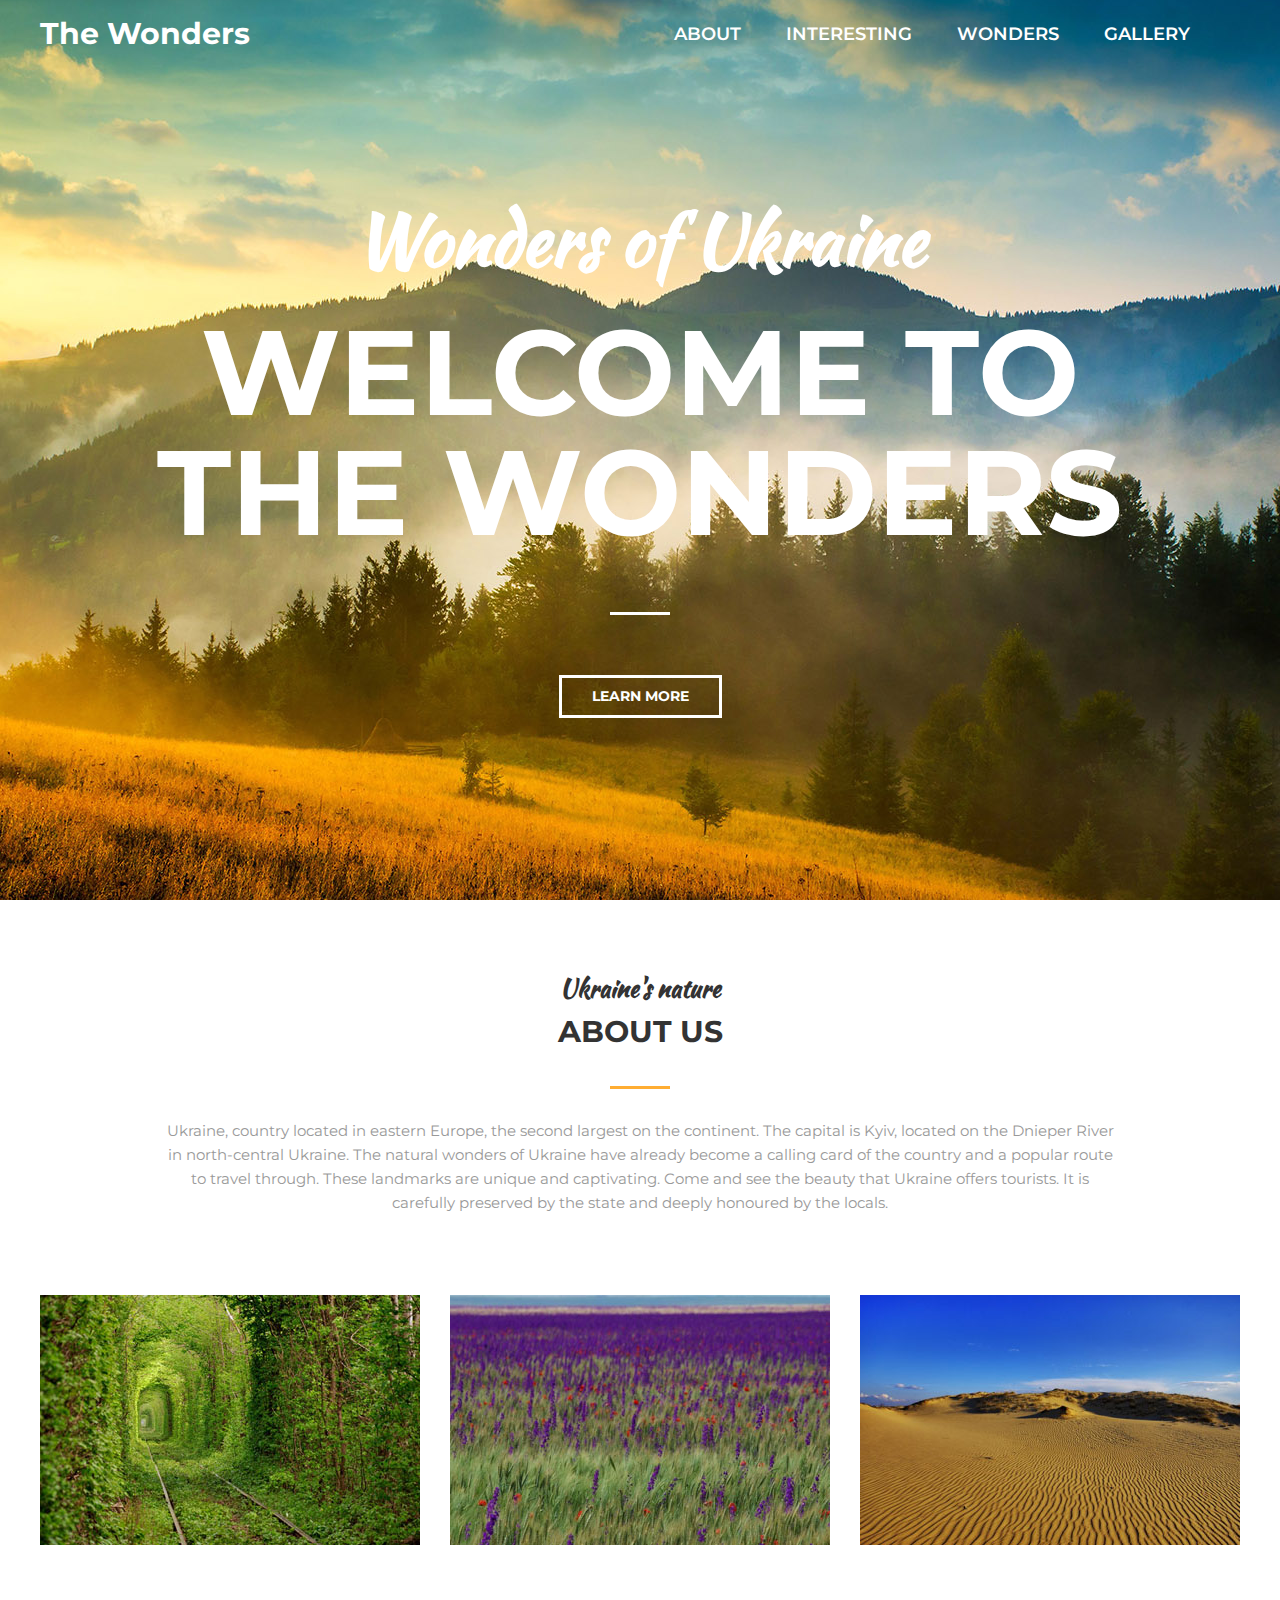
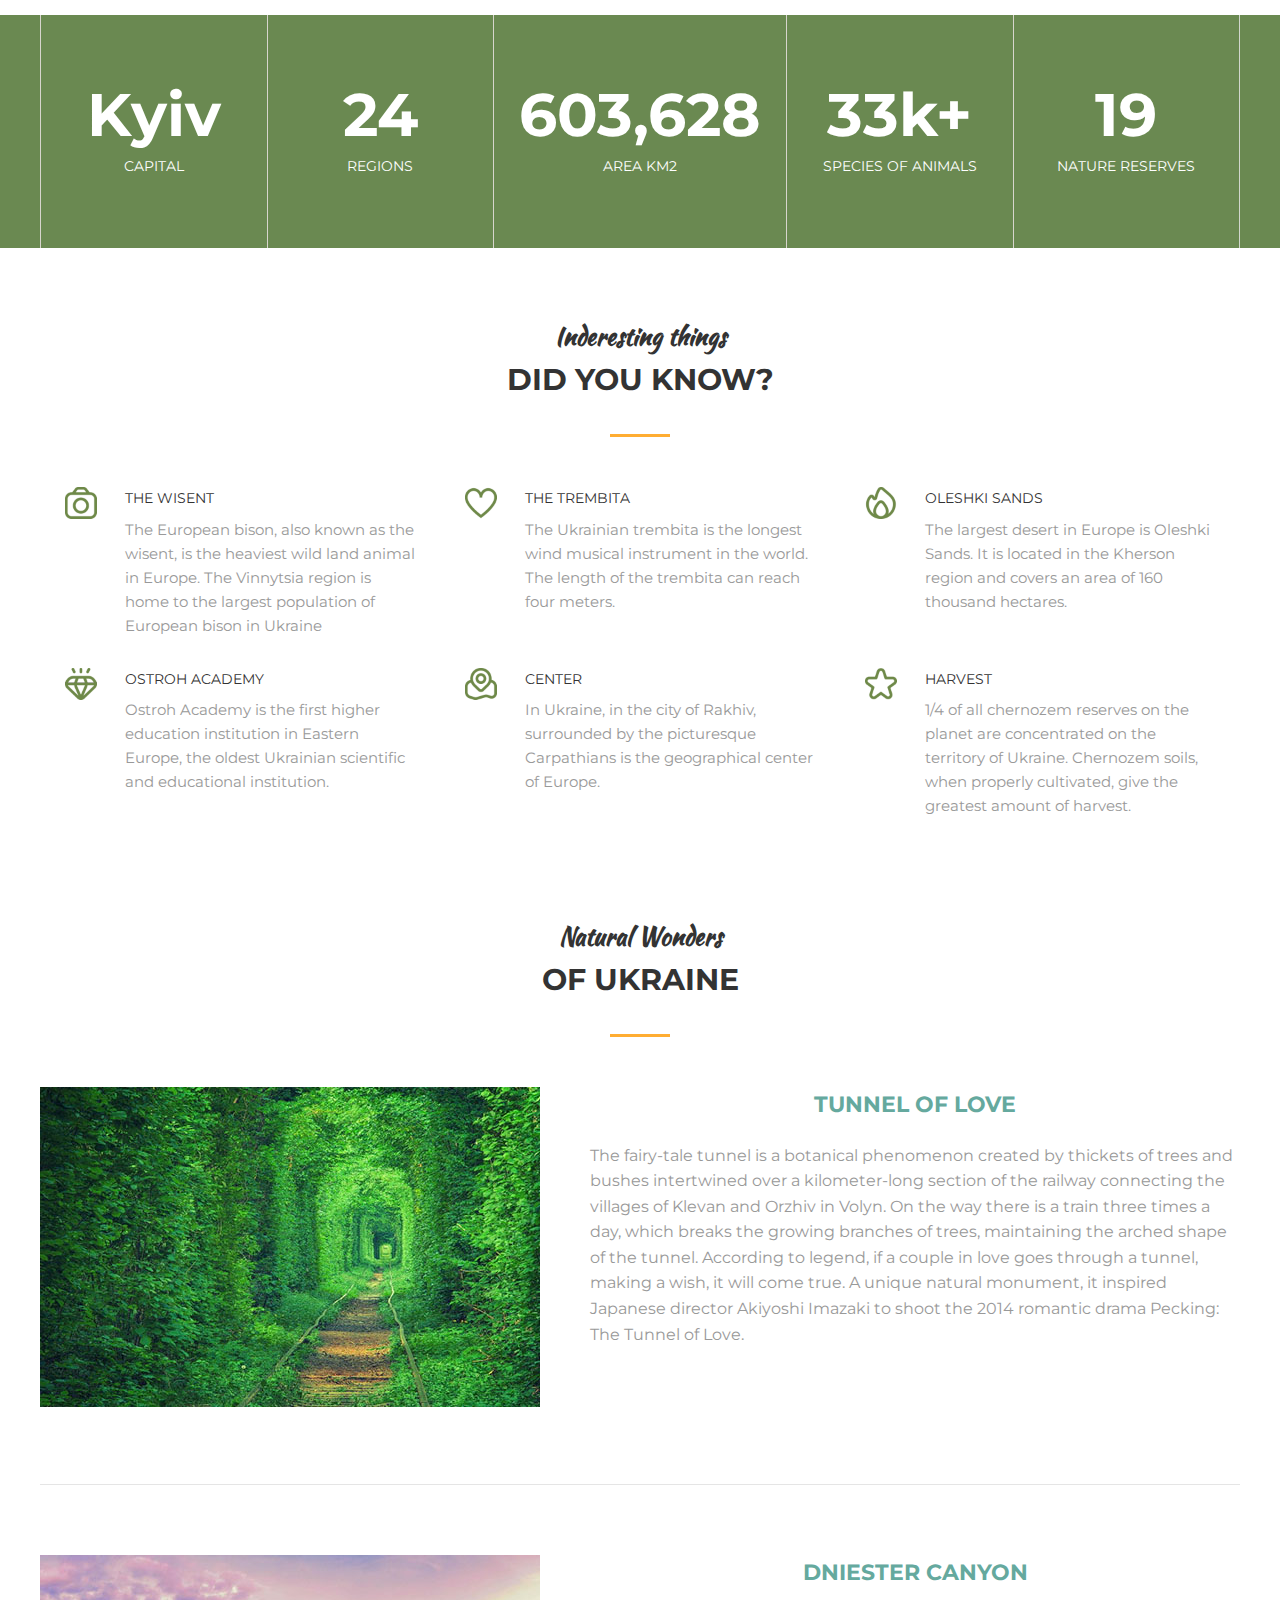
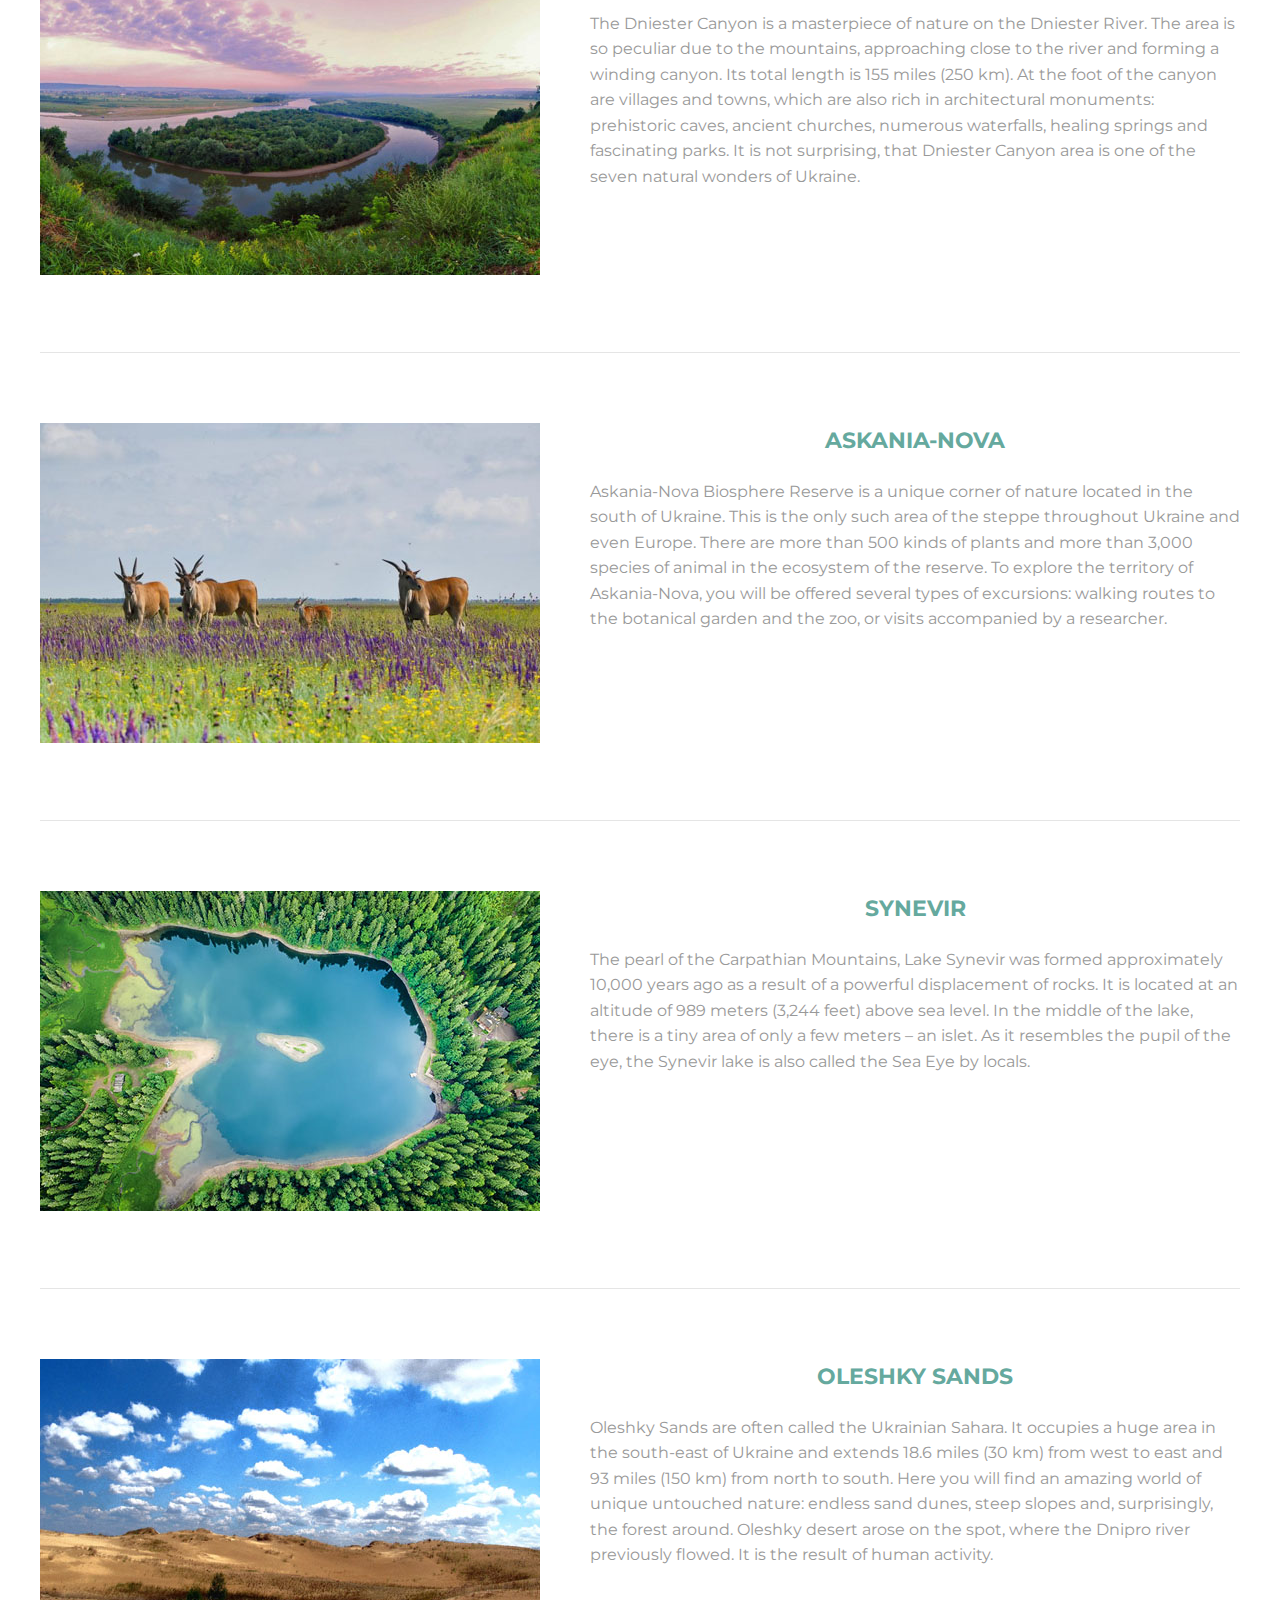
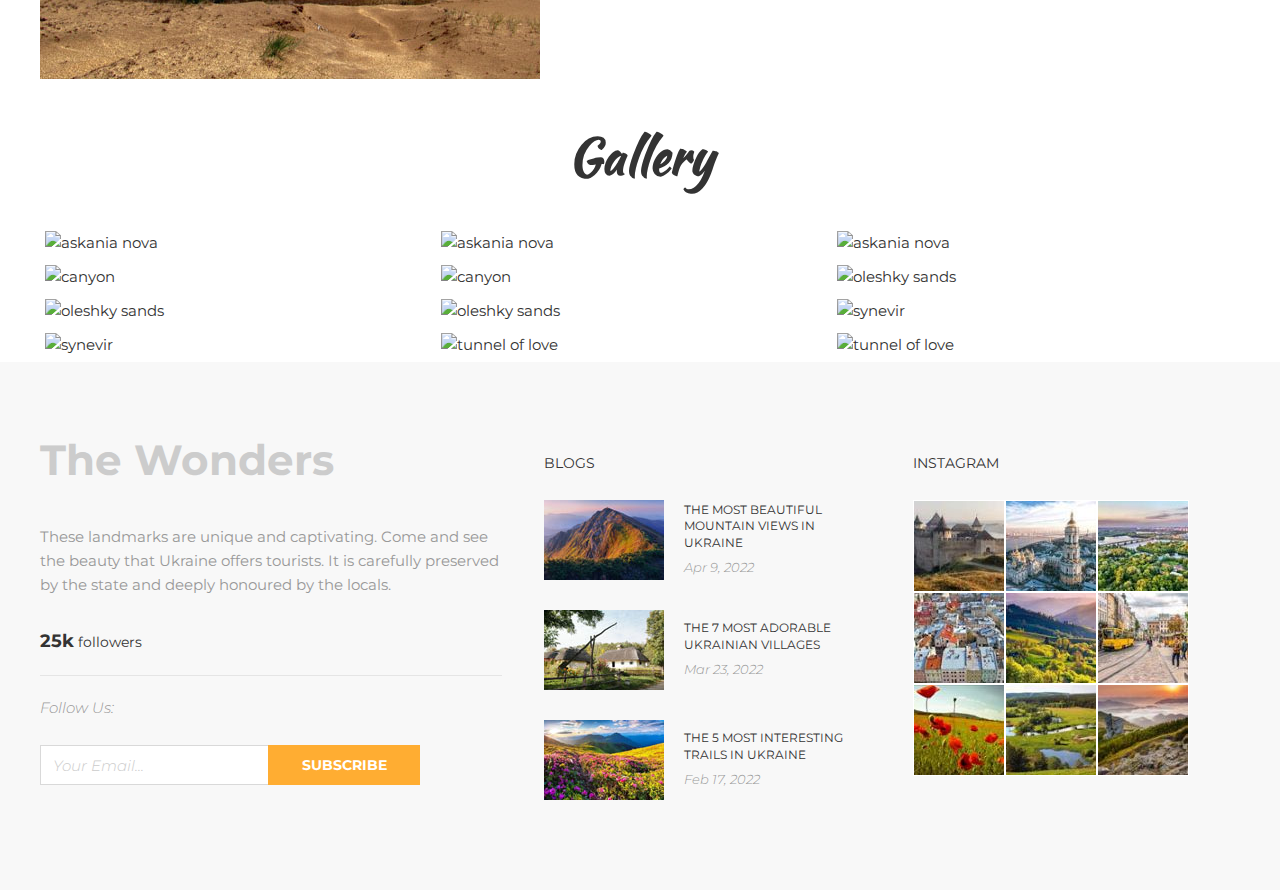
==== commit ad09f700: "Update index.html" ====
--- a/index.html
+++ b/index.html
@@ -241,18 +241,18 @@
         <div class="container">
             <h3 class="gallery_title">Gallery</h3>
             <div class="gallery_images">
-                <url src="https://raw.githubusercontent.com/IreneAleks/Wonders-of-Ukraine/main/assets/images/gallery/ASKANIA1.jpg" alt="ASKANIA-NOVA" data-scroll="#ascania">
-                <img src="/main/assets/images/gallery/ASKANIA2.jpg" alt="ASKANIA-NOVA" data-scroll="#ascania">
-                <url src="/assets/images/gallery/ASKANIA3.jpg" alt="ASKANIA-NOVA" data-scroll="#ascania">
-                <img src="../Project1/assets/images/gallery/CANYON1.jpg" alt="DNIESTER CANYON" data-scroll="#canyon">
-                <img src="../Project1/assets/images/gallery/CANYON2.jpg" alt="DNIESTER CANYON" data-scroll="#canyon">
-                <img src="../Project1/assets/images/gallery/OLESHKY1.jpg" alt="OLESHKY SANDS" data-scroll="#oleshky">
-                <img src="../Project1/assets/images/gallery/OLESHKY2.jpg" alt="OLESHKY SANDS" data-scroll="#oleshky">
-                <img src="../Project1/assets/images/gallery/OLESHKY3.jpg" alt="OLESHKY SANDS" data-scroll="#oleshky">
-                <img src="../Project1/assets/images/gallery/SYNEVIR1.jpg" alt="SYNEVIR" data-scroll="#synevir">
-                <img src="../Project1/assets/images/gallery/SYNEVIR2.jpg" alt="SYNEVIR" data-scroll="#synevir">
-                <img src="../Project1/assets/images/gallery/TUNNEL1.jpg" alt="TUNNEL OF LOVE" data-scroll="#tunnel">
-                <img src="../Project1/assets/images/gallery/TUNNEL2.jpg" alt="TUNNEL OF LOVE" data-scroll="#tunnel">
+                <img src="assets/images/gallery/askania1.jpg" alt="askania nova" data-scroll="#ascania">
+                <img src="assets/images/gallery/askania2.jpg" alt="askania nova" data-scroll="#ascania">
+                <img src="assets/images/gallery/askania3.jpg" alt="askania nova" data-scroll="#ascania">
+                <img src="assets/images/gallery/canyon1.jpg" alt="canyon" data-scroll="#canyon">
+                <img src="assets/images/gallery/canyon2.jpg" alt="canyon" data-scroll="#canyon">
+                <img src="assets/images/gallery/oleshky1.jpg" alt="oleshky sands" data-scroll="#oleshky">
+                <img src="assets/images/gallery/oleshky2.jpg" alt="oleshky sands" data-scroll="#oleshky">
+                <img src="assets/images/gallery/oleshky3.jpg" alt="oleshky sands" data-scroll="#oleshky">
+                <img src="assets/images/gallery/synevir1.jpg" alt="synevir" data-scroll="#synevir">
+                <img src="assets/images/gallery/synevir2.jpg" alt="synevir" data-scroll="#synevir">
+                <img src="assets/images/gallery/tunnel1.jpg" alt="tunnel of love" data-scroll="#tunnel">
+                <img src="assets/images/gallery/tunnel2.jpg" alt="tunnel of love" data-scroll="#tunnel">
             </div>
         </div>
     </section>
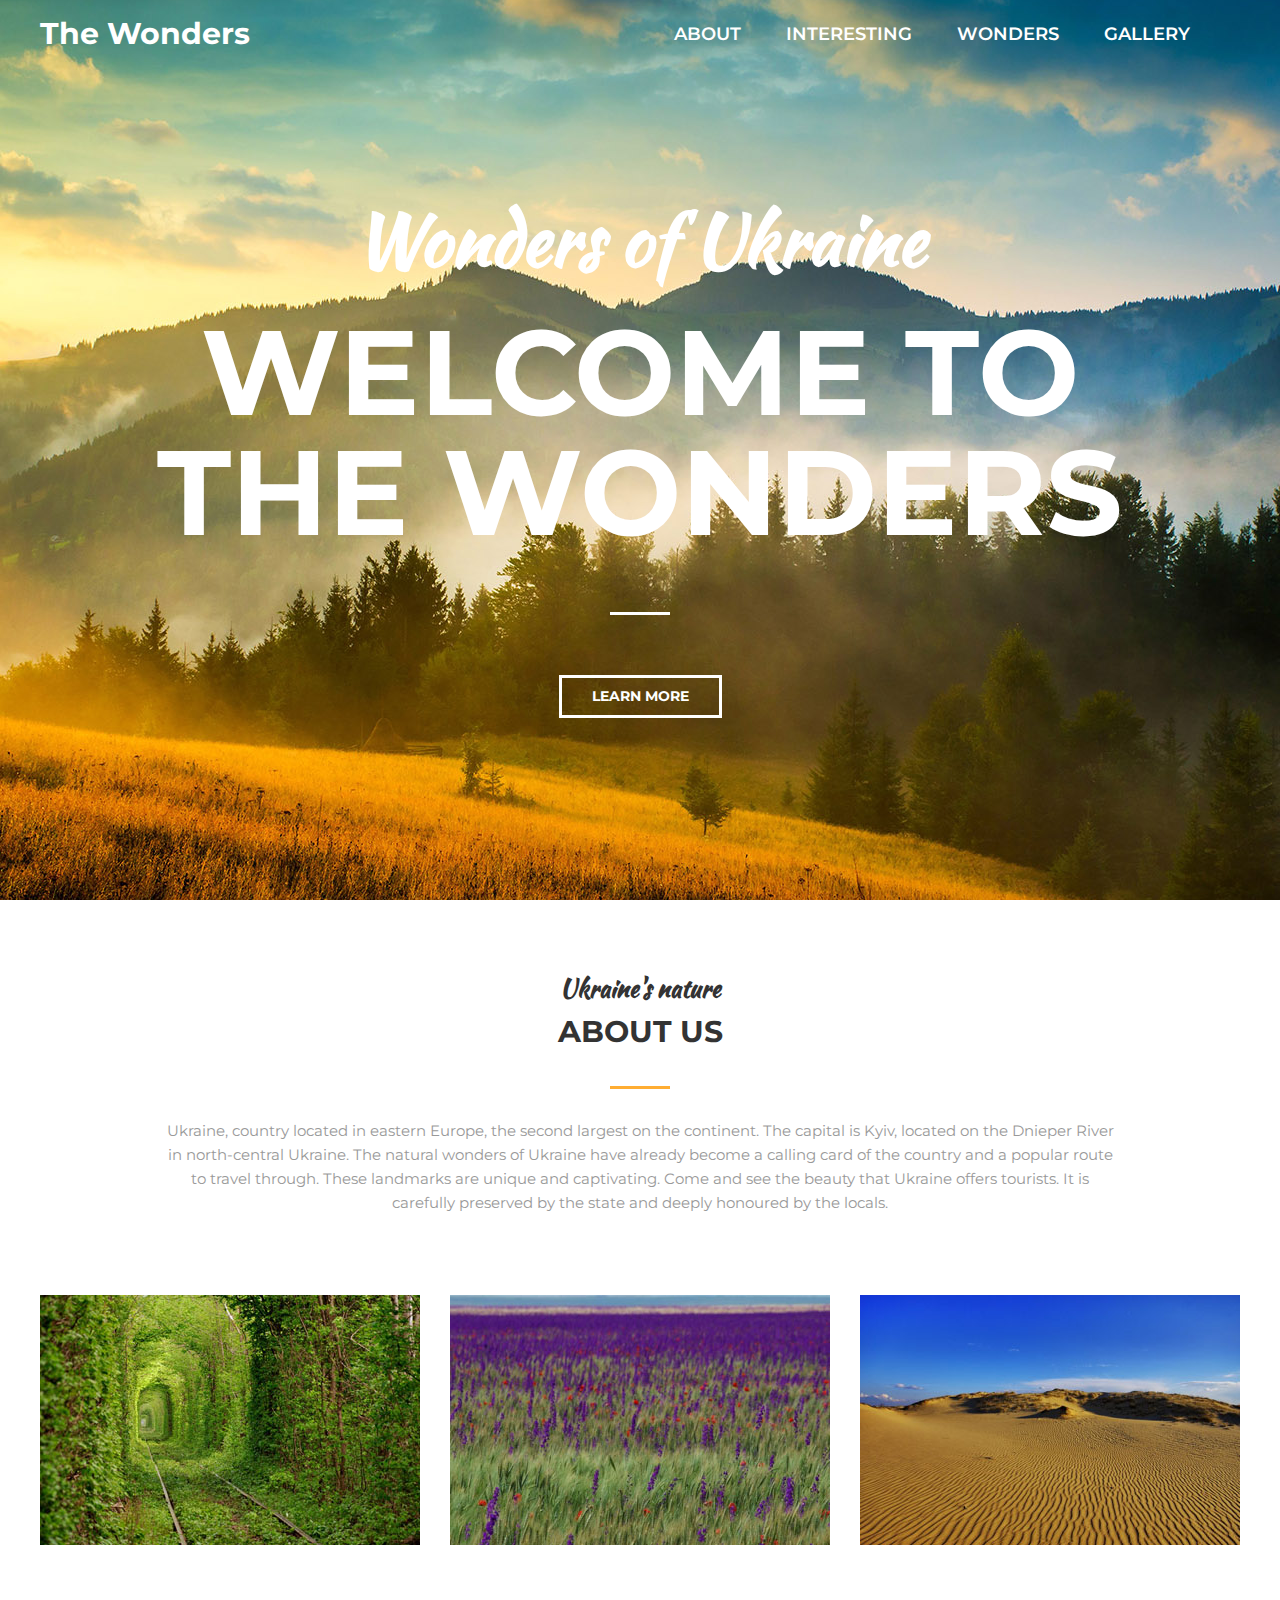
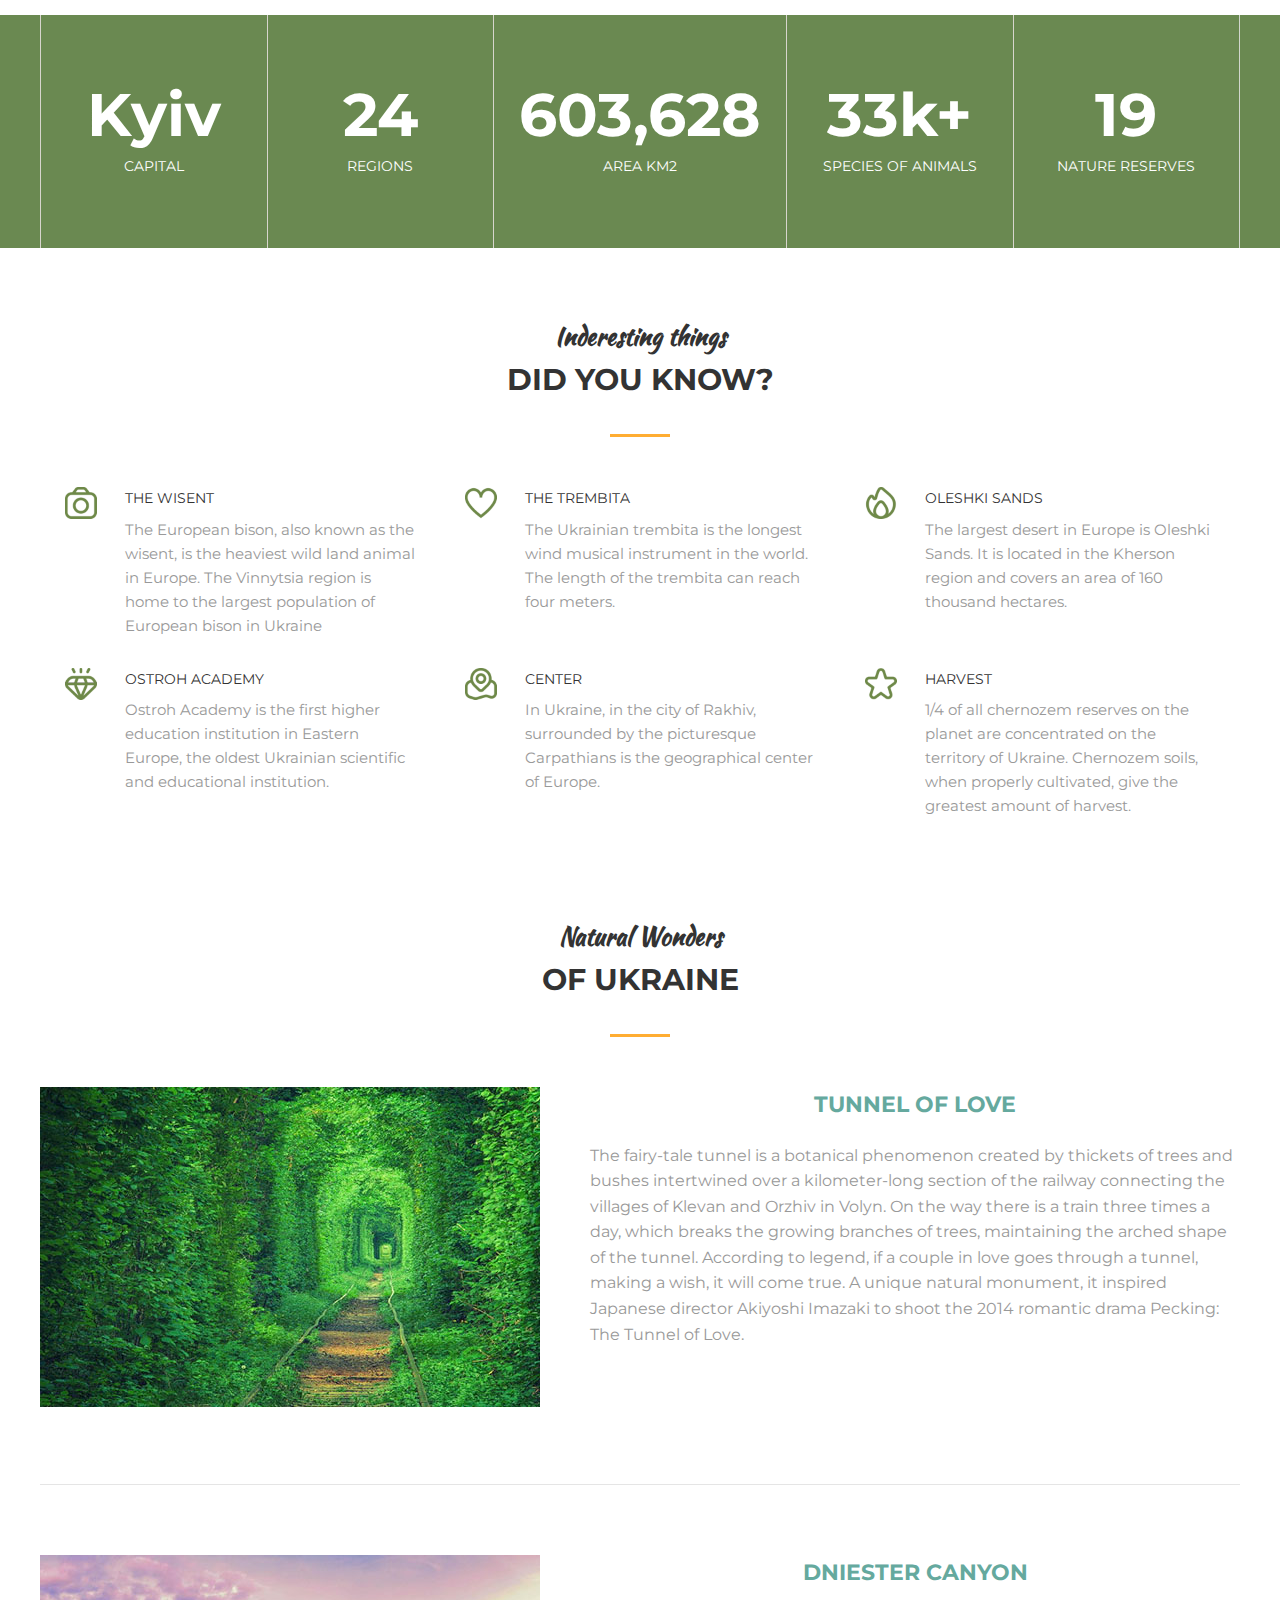
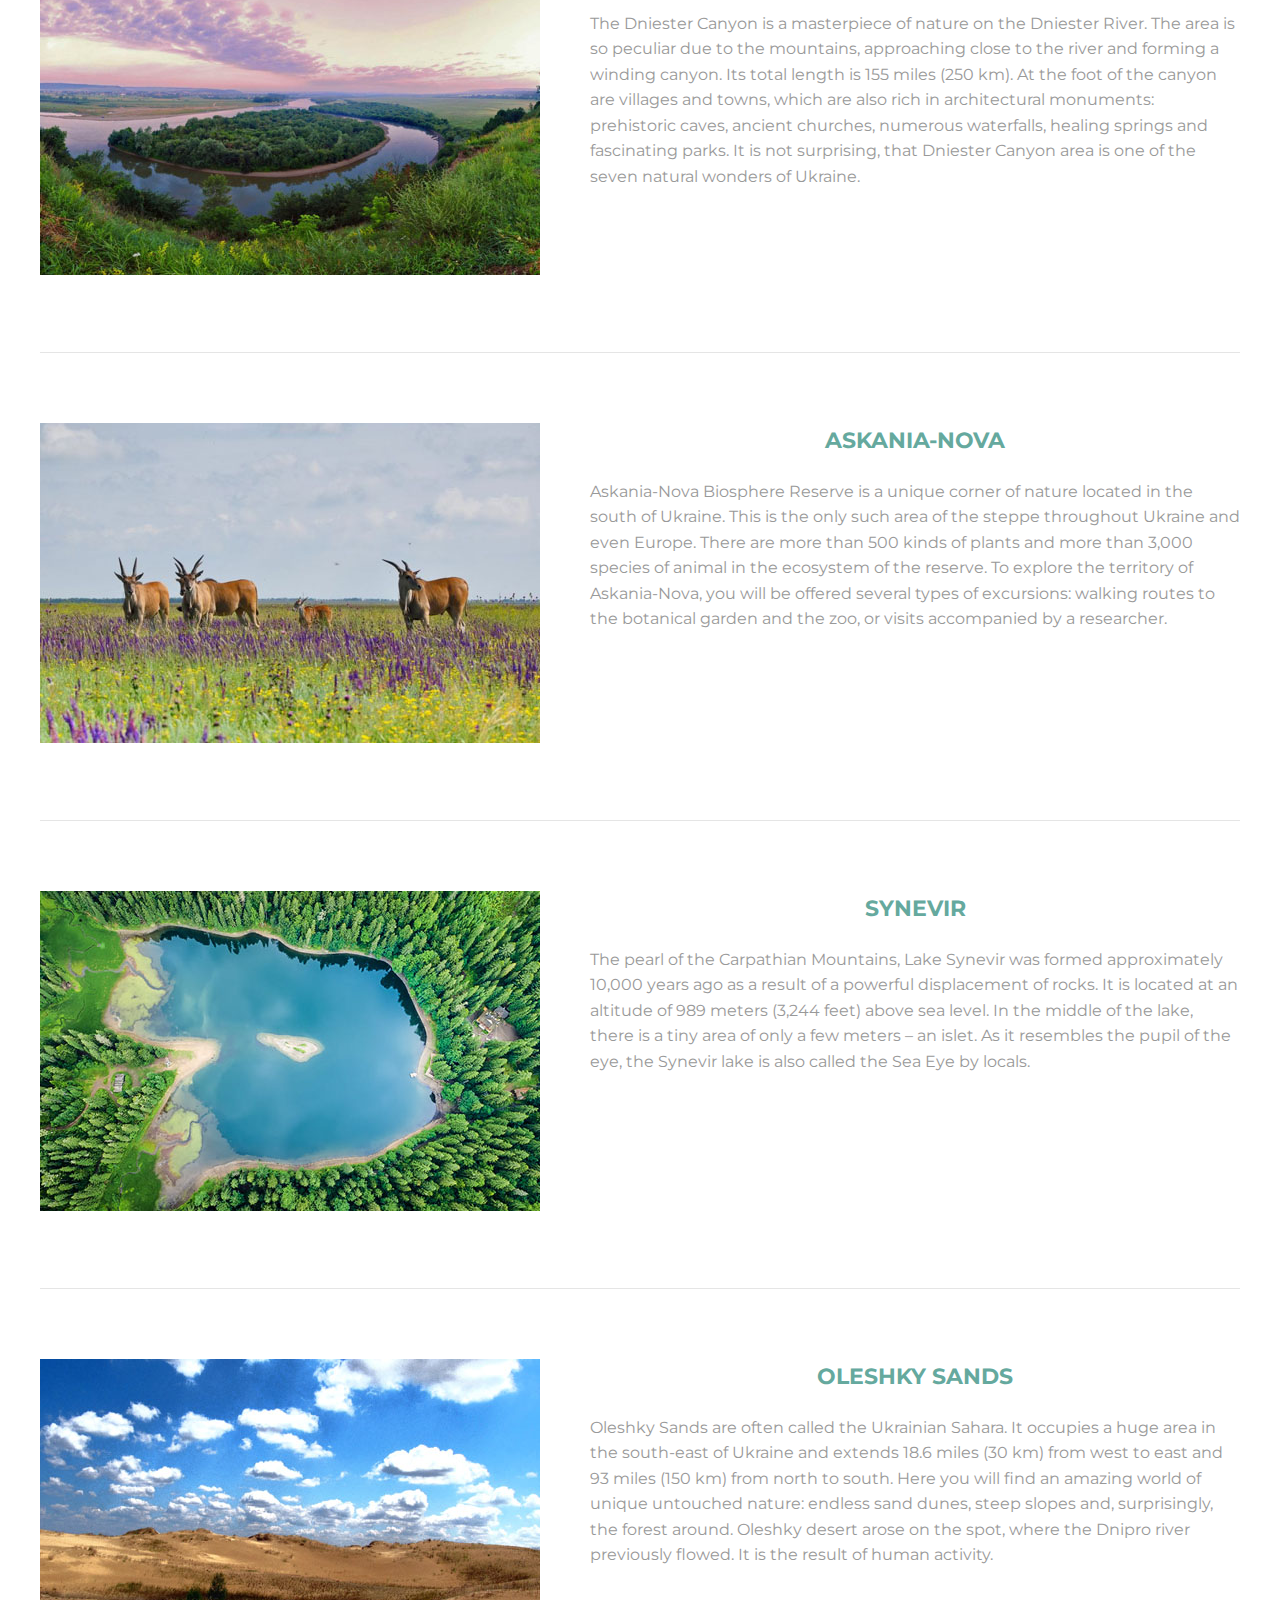
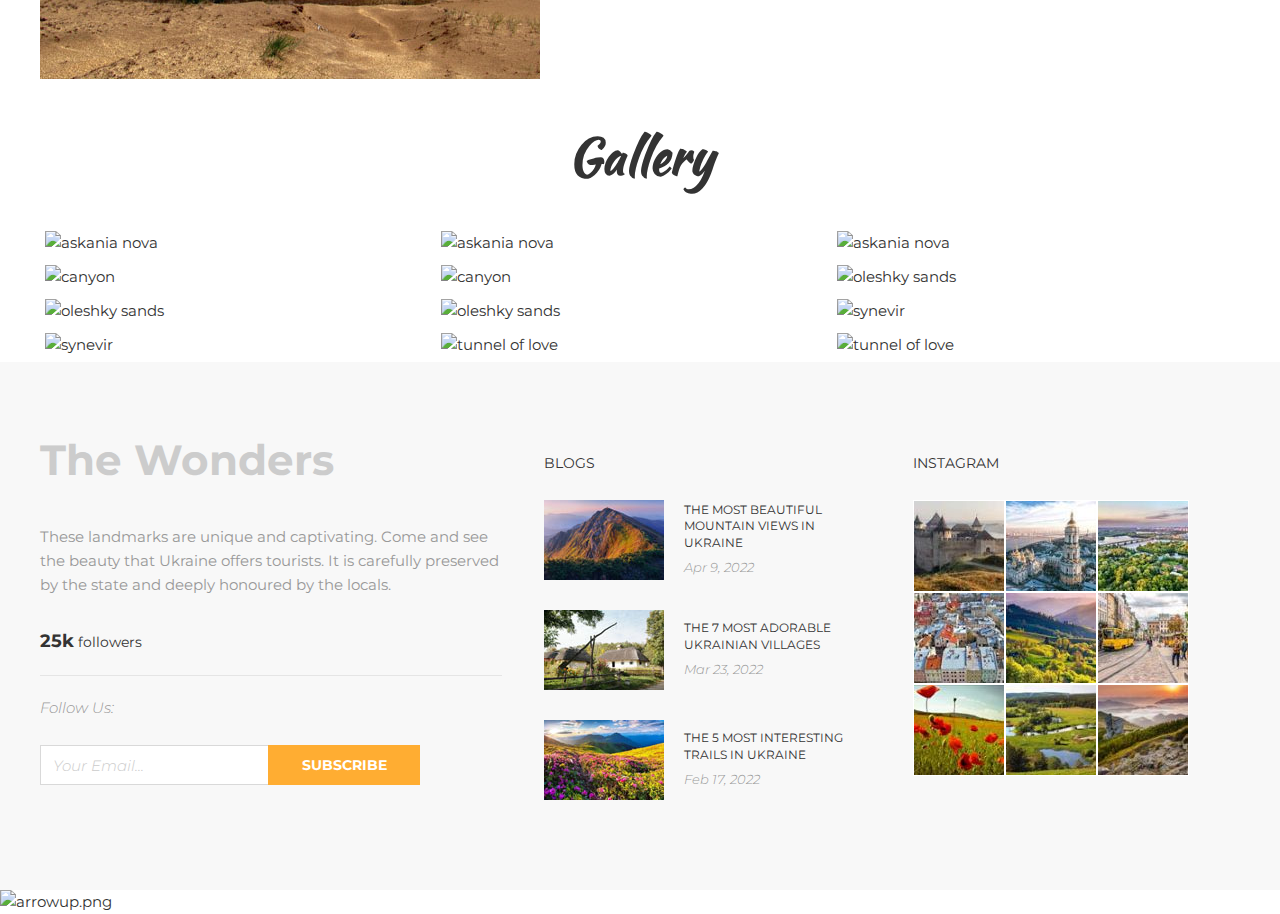
==== commit 3d5ba319: "Update index.html" ====
--- a/index.html
+++ b/index.html
@@ -241,18 +241,18 @@
         <div class="container">
             <h3 class="gallery_title">Gallery</h3>
             <div class="gallery_images">
-                <img src="assets/images/gallery/askania1.jpg" alt="askania nova" data-scroll="#ascania">
-                <img src="assets/images/gallery/askania2.jpg" alt="askania nova" data-scroll="#ascania">
-                <img src="assets/images/gallery/askania3.jpg" alt="askania nova" data-scroll="#ascania">
-                <img src="assets/images/gallery/canyon1.jpg" alt="canyon" data-scroll="#canyon">
-                <img src="assets/images/gallery/canyon2.jpg" alt="canyon" data-scroll="#canyon">
-                <img src="assets/images/gallery/oleshky1.jpg" alt="oleshky sands" data-scroll="#oleshky">
-                <img src="assets/images/gallery/oleshky2.jpg" alt="oleshky sands" data-scroll="#oleshky">
-                <img src="assets/images/gallery/oleshky3.jpg" alt="oleshky sands" data-scroll="#oleshky">
-                <img src="assets/images/gallery/synevir1.jpg" alt="synevir" data-scroll="#synevir">
-                <img src="assets/images/gallery/synevir2.jpg" alt="synevir" data-scroll="#synevir">
-                <img src="assets/images/gallery/tunnel1.jpg" alt="tunnel of love" data-scroll="#tunnel">
-                <img src="assets/images/gallery/tunnel2.jpg" alt="tunnel of love" data-scroll="#tunnel">
+                <img src="../Project1/assets/images/gallery/askania1.jpg" alt="askania nova" data-scroll="#ascania">
+                <img src="../Project1/assets/images/gallery/askania2.jpg" alt="askania nova" data-scroll="#ascania">
+                <img src="../Project1/assets/images/gallery/askania3.jpg" alt="askania nova" data-scroll="#ascania">
+                <img src="../Project1/assets/images/gallery/canyon1.jpg" alt="canyon" data-scroll="#canyon">
+                <img src="../Project1/assets/images/gallery/canyon2.jpg" alt="canyon" data-scroll="#canyon">
+                <img src="../Project1/assets/images/gallery/oleshky1.jpg" alt="oleshky sands" data-scroll="#oleshky">
+                <img src="../Project1/assets/images/gallery/oleshky2.jpg" alt="oleshky sands" data-scroll="#oleshky">
+                <img src="../Project1/assets/images/gallery/oleshky3.jpg" alt="oleshky sands" data-scroll="#oleshky">
+                <img src="../Project1/assets/images/gallery/synevir1.jpg" alt="synevir" data-scroll="#synevir">
+                <img src="../Project1/assets/images/gallery/synevir2.jpg" alt="synevir" data-scroll="#synevir">
+                <img src="../Project1/assets/images/gallery/tunnel1.jpg" alt="tunnel of love" data-scroll="#tunnel">
+                <img src="../Project1/assets/images/gallery/tunnel2.jpg" alt="tunnel of love" data-scroll="#tunnel">
             </div>
         </div>
     </section>
@@ -379,6 +379,10 @@
         </div> <!-- /.container -->
     </footer>  
 
+    <div id="arrow-up" class="arrow-up">
+        <img src="assets/images/arrow.png" alt="arrowup.png" width="65px">
+    </div>
+
 
 
     <script src="https://ajax.googleapis.com/ajax/libs/jquery/3.6.0/jquery.min.js"></script>
--- a/assets/css/style.css
+++ b/assets/css/style.css
@@ -476,7 +476,8 @@
 }
 
 .gallery_images img:hover {
-    opacity: 0.5;
+    opacity: 0.7;
+    cursor: pointer;
 }
 
 
